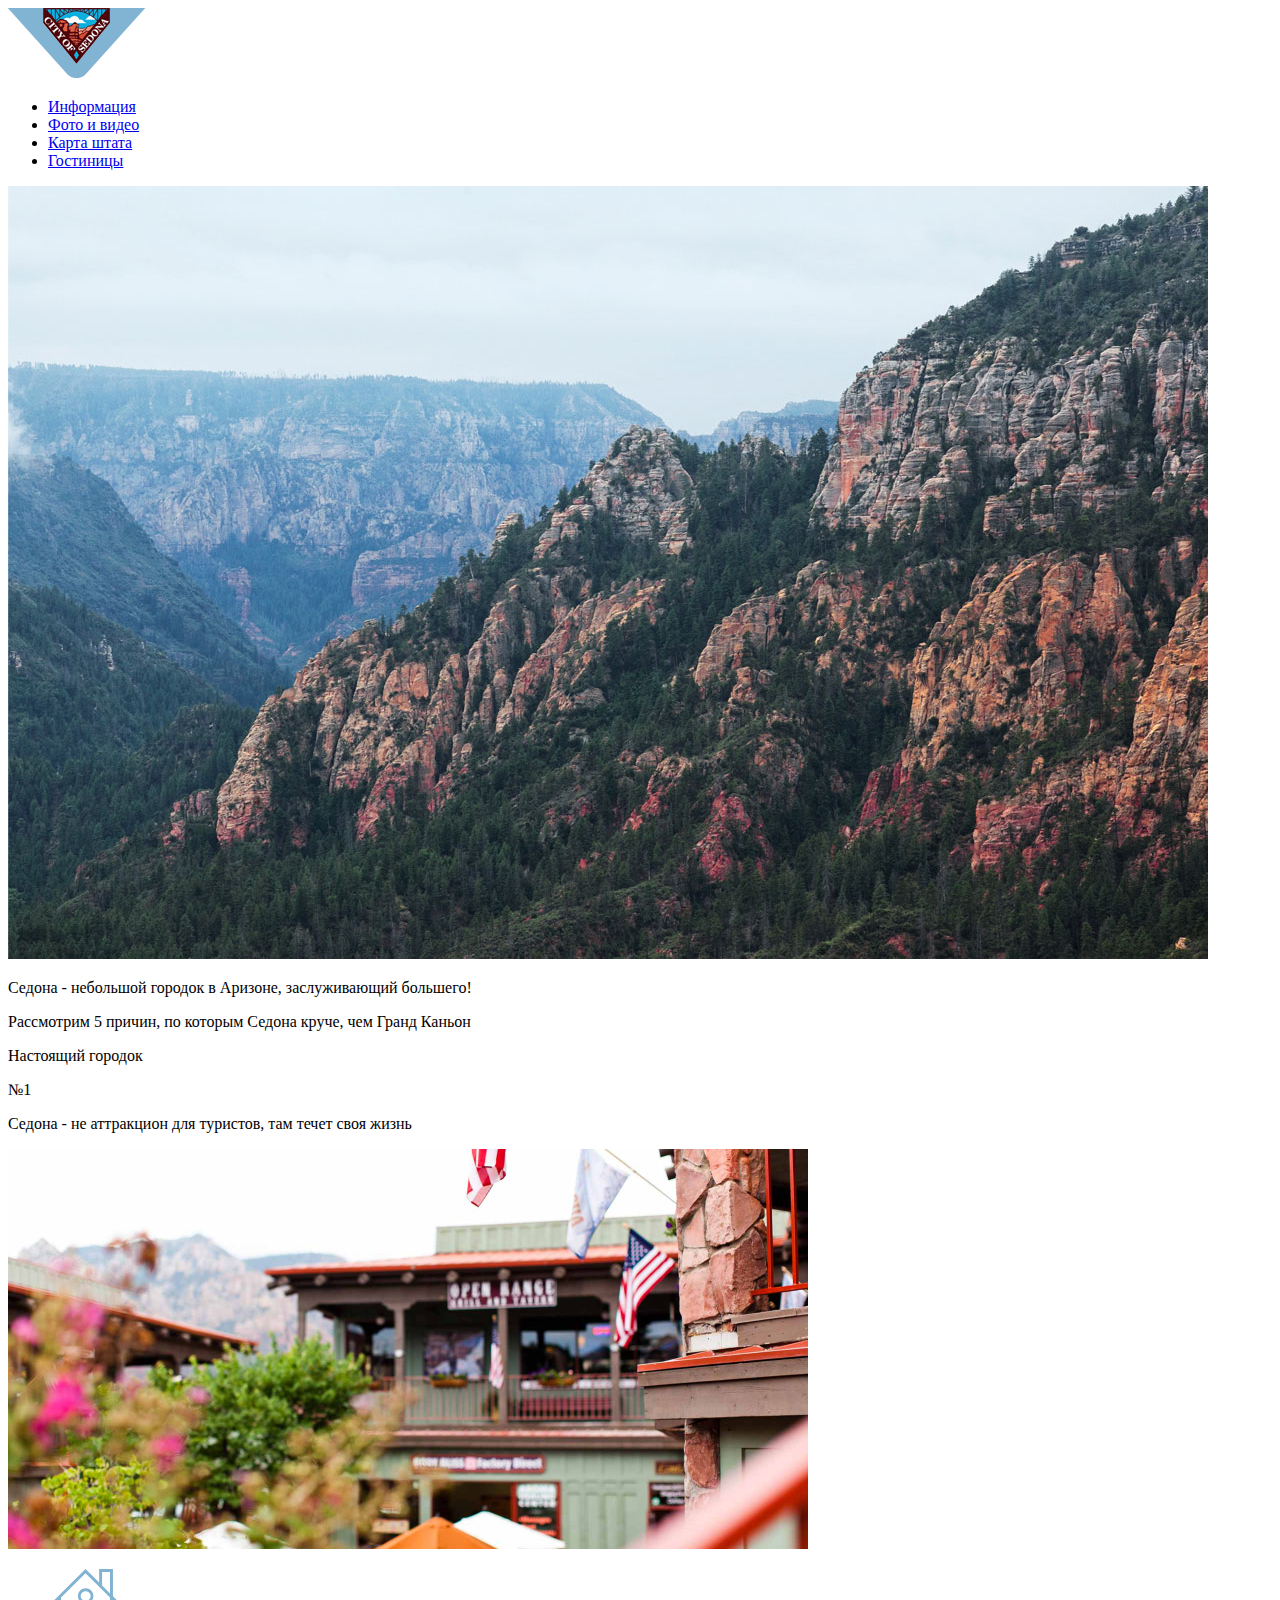
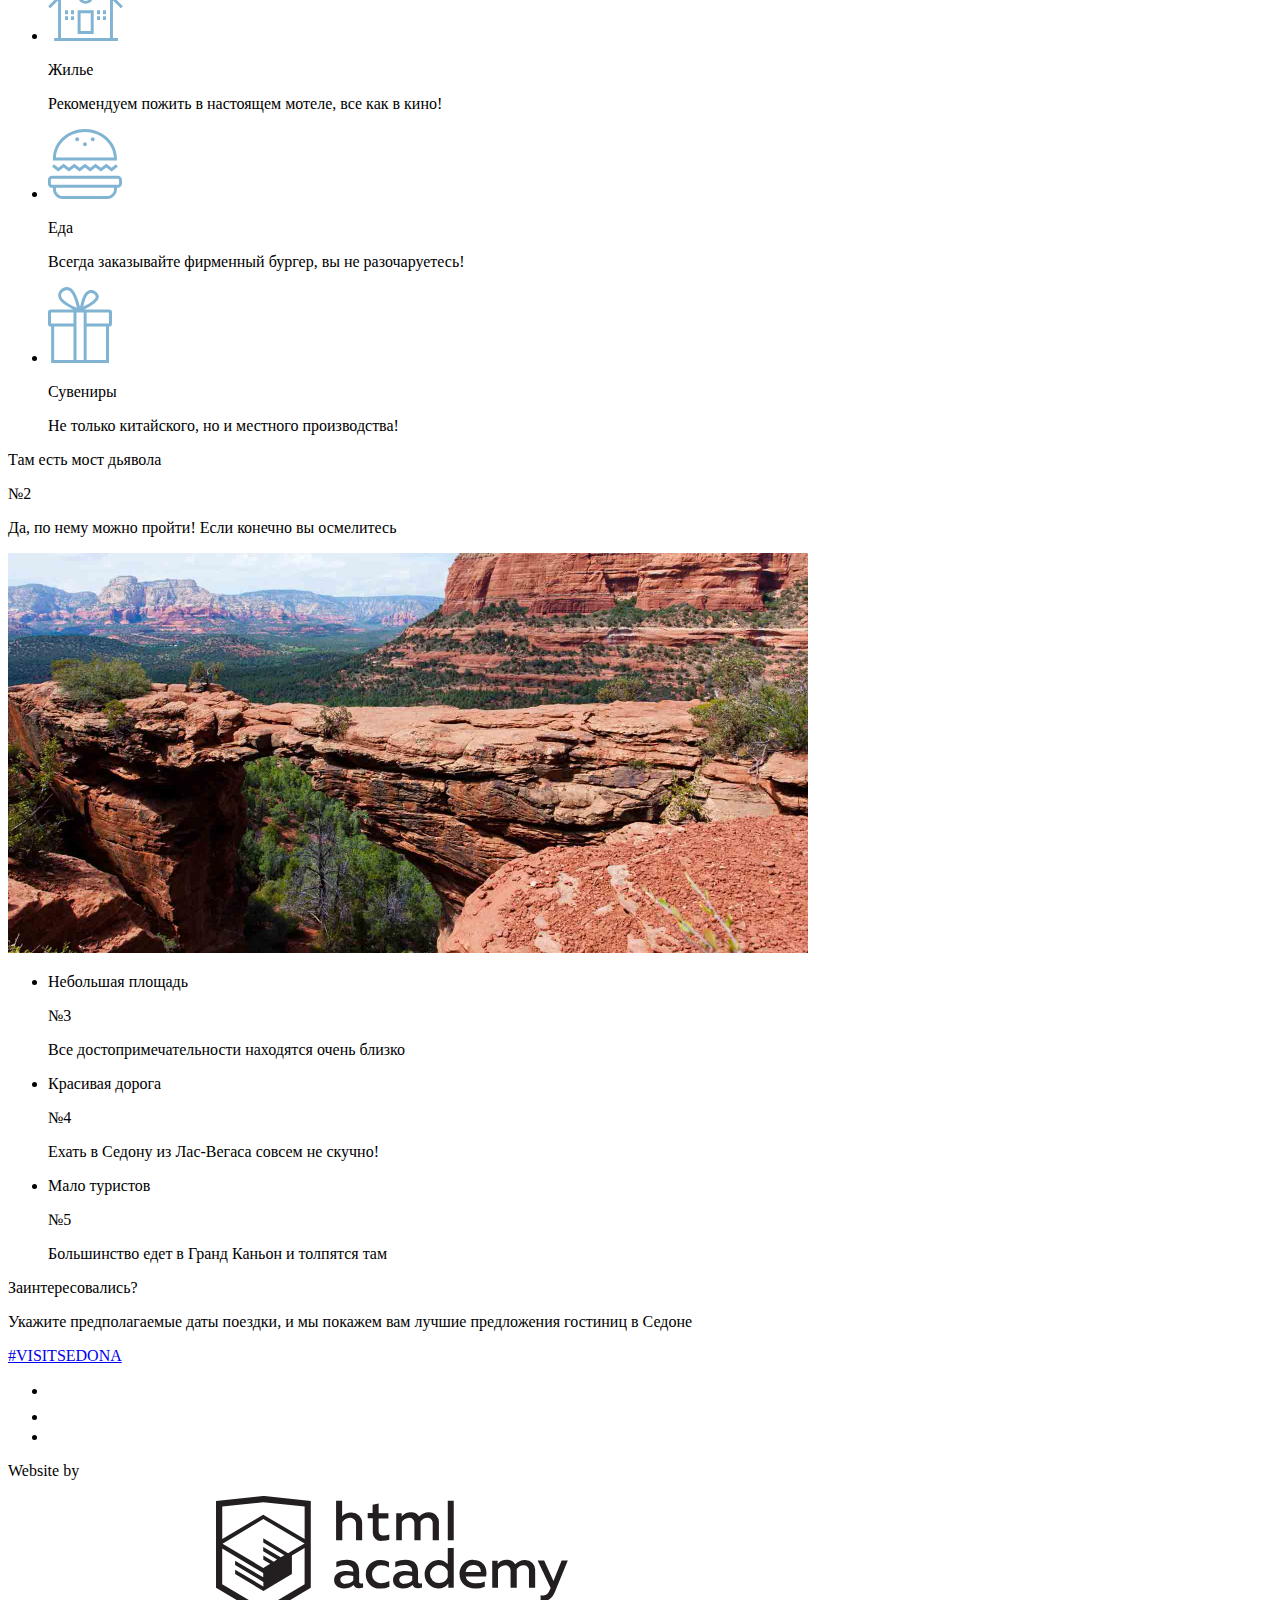
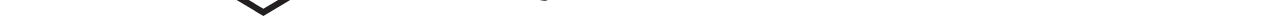
==== index.html @ b400d340 "исправил названия изображений №2" ====
<!DOCTYPE html>
<html lang="ru">
  <head>
    <meta charset="utf-8">
    <title>Sedona</title>
  </head>
  <body>
      <header class="main-header">
          <nav class="main-navigation">
        <a class="main-header-logo">
          <img src="img/logo.png" width="138" height="70" alt="Логотип «City Of Sedona»">
        </a>
        <ul class="site-navigation">
          <li><a href="info.html">Информация</a></li>
          <li><a href="photo-video.html">Фото и видео</a></li>
          <li><a href="statemap.html">Карта штата</a></li>
          <li><a href="hotels.html">Гостиницы</a></li>
        </ul>
      </nav>
      </header>
      <main>
          <section class="welcome-part">
              <img src="img/background-photo.jpg" width="1200" height="773" alt="welcometosedona">
          </section>
          <section class="reasons">
              <p class="main-text">Седона - небольшой городок в Аризоне, заслуживающий большего!</p>
              <p class="extra-text">Рассмотрим 5 причин, по которым Седона круче, чем Гранд Каньон</p>
          </section>
          <section class="reason1">
              <p class="main-text">Настоящий городок</p>
              <p class="extra-text">№1</p>
              <p class="extra-text">Седона - не аттракцион для туристов, там течет своя жизнь
              </p>
              <img src="img/reason-realcity.jpg" width="800" height="400" alt="real-city">
          </section>
          <section class="prons">
              <ul>
                  <li class="prons-description">
                      <img src="img/icon-1.svg" width="75" height="72" alt="Accomodation">
                   <p class="main-text">Жилье</p>
                   <p class="extra-text">Рекомендуем пожить в настоящем мотеле, все как в кино!</p>   
                  </li>
                  <li class="prons-description">
                      <img src="img/icon-3.svg" width="74" height="70" alt="Food">
                  <p class="main-text">Еда</p>
                   <p class="extra-text">Всегда заказывайте фирменный бургер, вы не разочаруетесь!</p>   
                  </li>
                  <li class="prons-description">
                      <img src="img/icon-2.svg" width="64" height="76" alt="Souvenirs">
                  <p class="main-text">Сувениры</p>
                   <p class="extra-text">Не только китайского, но и местного производства!</p>   
                  </li>
              </ul>
          </section>
          <section class="reason2">
              <p class="main-text">Там есть мост дьявола</p>
              <p class="extra-text">№2</p>
              <p class="extra-text">Да, по нему можно пройти! Если конечно вы осмелитесь</p>
              <img src="img/reason-bridge.jpg" width="800" height="400" alt="devil's-bridge">
          </section>
          <section class="prons-table">
              <ul>
                  <li><p class="main-text">Небольшая площадь</p>
                      <p class="extra-text">№3</p>
              <p class="extra-text">Все достопримечательности находятся очень близко
              </p></li>
                  <li><p class="main-text">Красивая дорога</p>
                      <p class="extra-text">№4</p>
              <p class="extra-text">Ехать в Седону из Лас-Вегаса совсем не скучно!</p></li>
                  <li><p class="main-text">Мало туристов</p>
              <p class="extra-text">№5</p>
              <p class="extra-text">Большинство едет в Гранд Каньон и толпятся там</p></li>
              </ul>
          </section>
          <section class="expected-dates">
              <p class="main-text">Заинтересовались?</p>
                  <p class="extra-text">Укажите предполагаемые даты поездки, и мы покажем вам лучшие предложения гостиниц в Седоне</p>
          </section>
              <!-- здесь должна быть форма -->
          </main>
          <footer class="main-footer">
              <a href="#">#VISITSEDONA</a>
              <ul>
          <li><a class="social-button" href="#"><img src="img/twitter.svg" width="17" height="15" alt="Twitter"></a></li>
          <li><a class="social-button" href="#"><img src="img/fb-icon.svg" width="12" height="22" alt="Facebook"></a></li>
          <li><a class="social-button" href="#"><img src="img/youtube.svg" width="20" height="16" alt="YouTube"></a></li>
              </ul>
                  <div class="academy-logo">
              <p class="website-by">Website by</p>
              <a class="htmlacademy-logo"><img src="img/logo-htmlacademy.svg" width="768" height="120" alt="HTMLAcademy Logo"></a>
                  </div>
          </footer>
  </body>
</html>
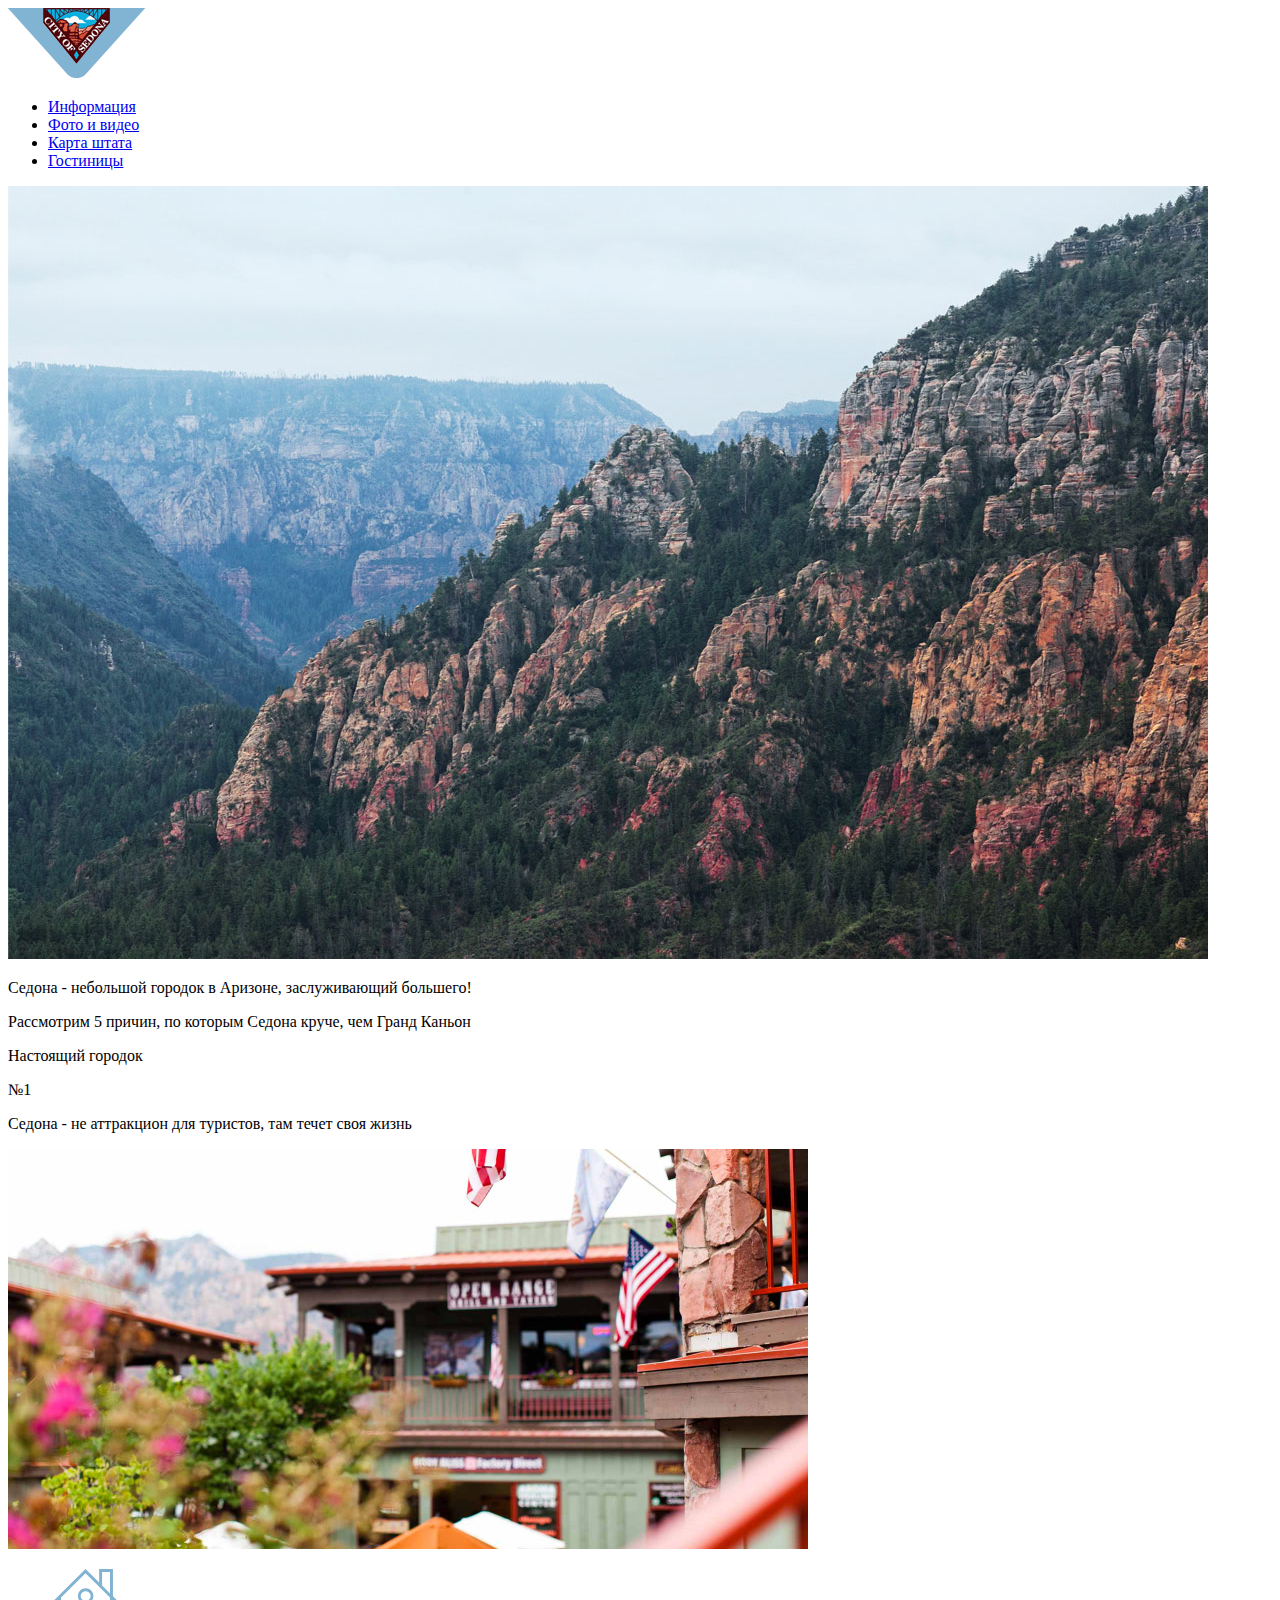
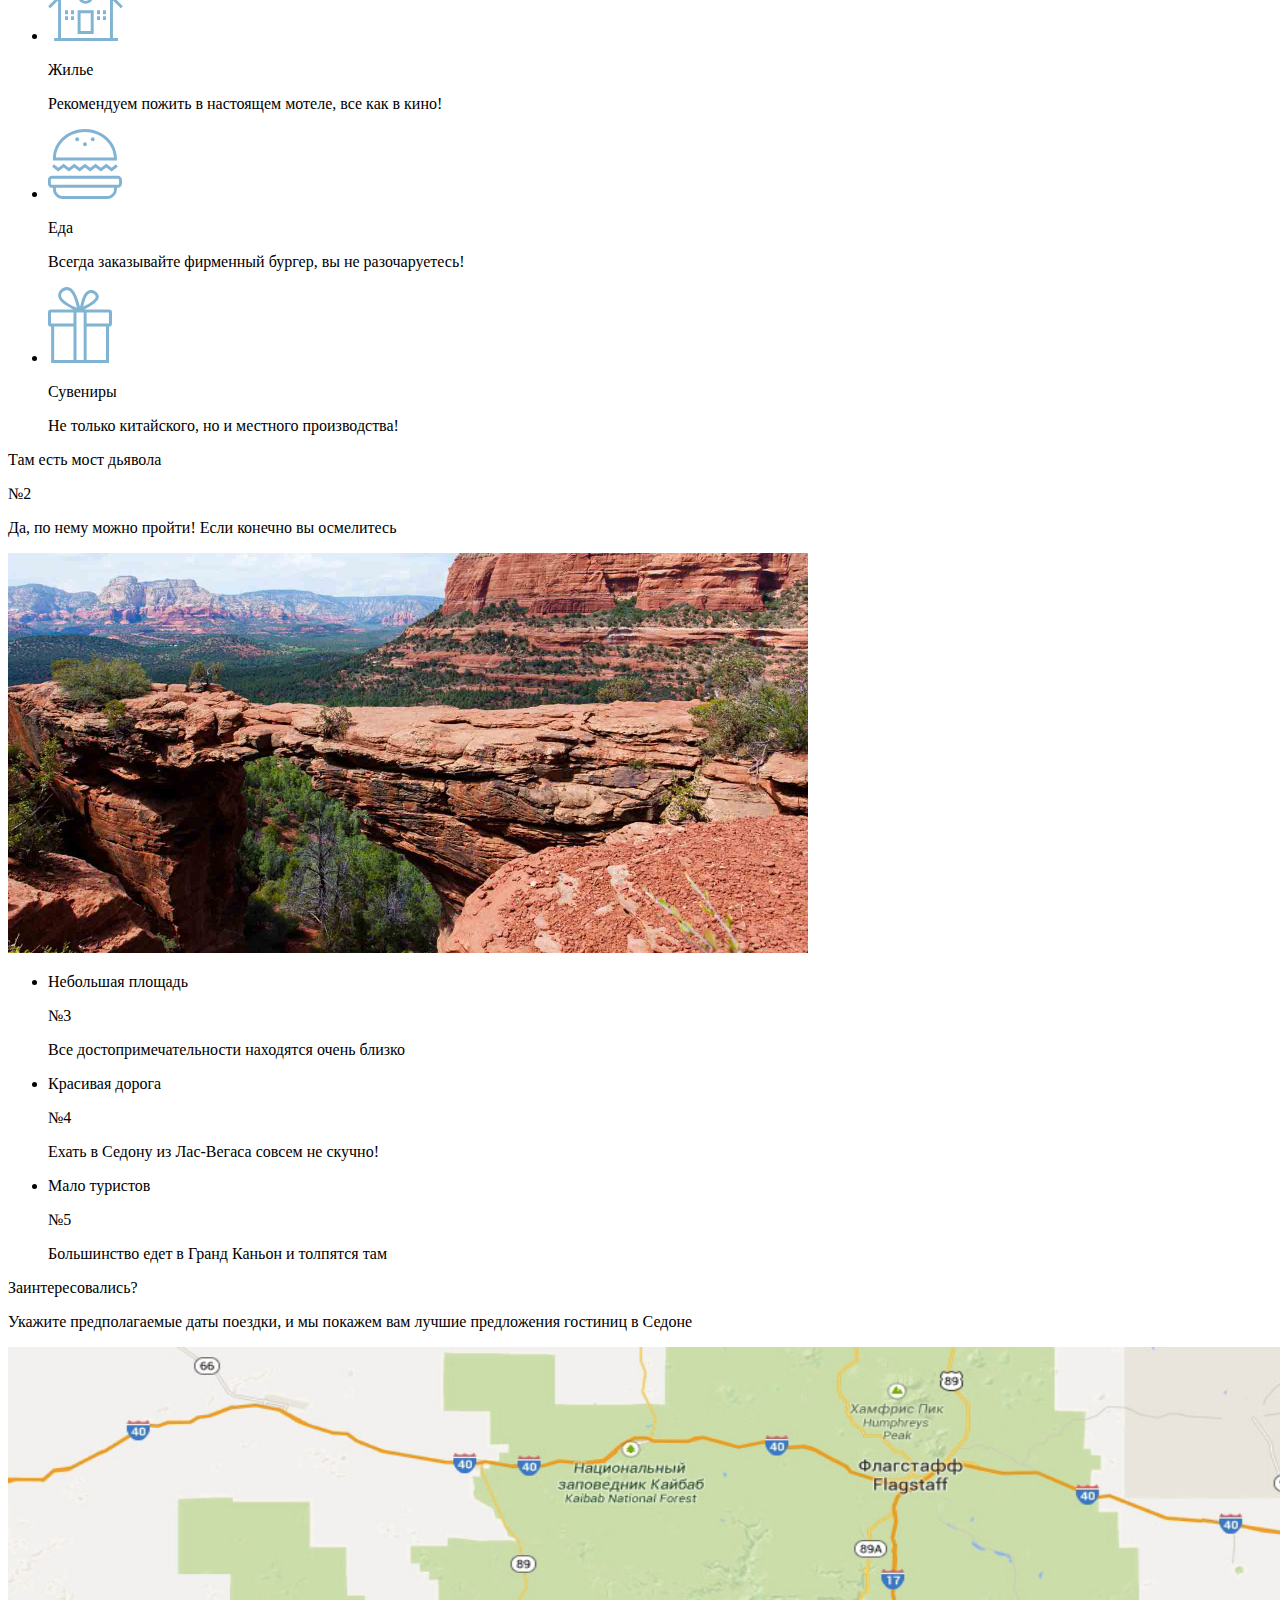
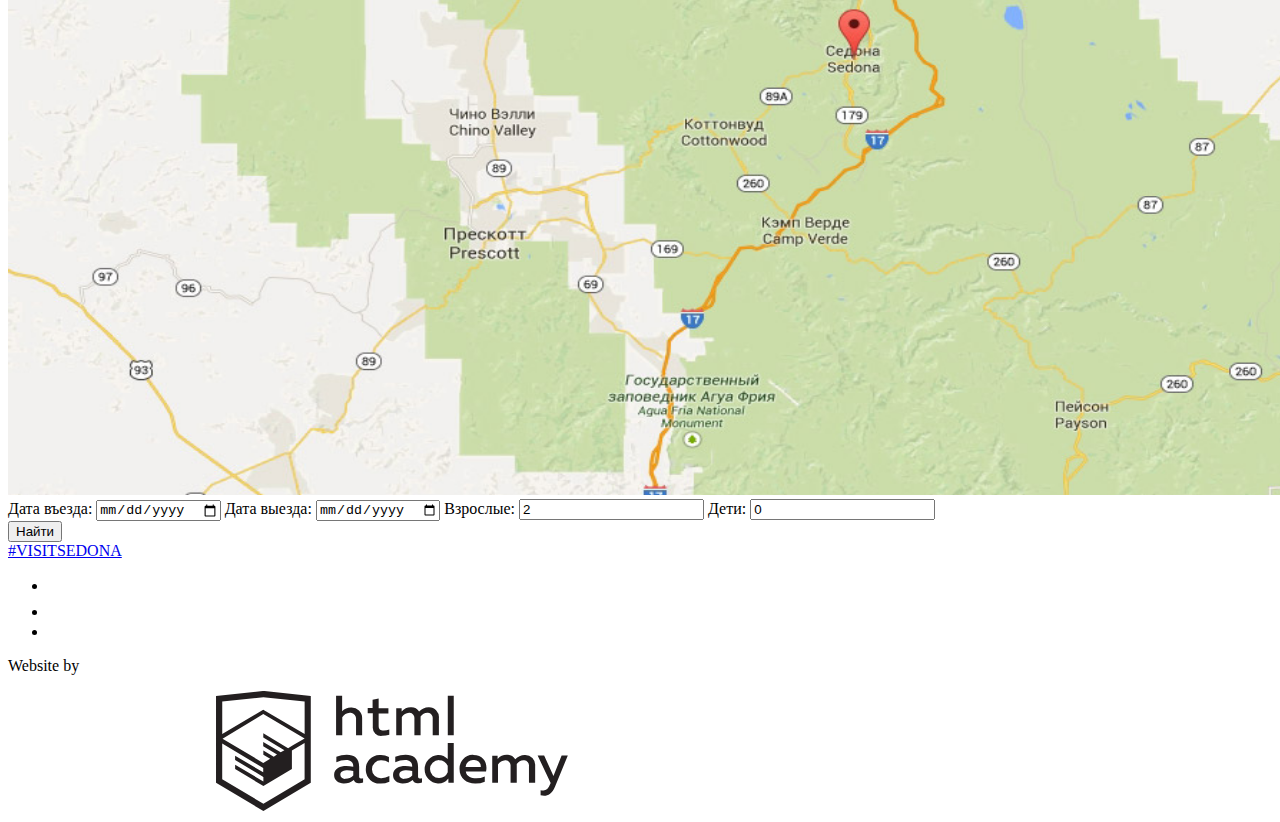
==== commit 6f0ec081: "Добавил формы и фоновую графику" ====
--- a/index.html
+++ b/index.html
@@ -75,9 +75,24 @@
           <section class="expected-dates">
               <p class="main-text">Заинтересовались?</p>
                   <p class="extra-text">Укажите предполагаемые даты поездки, и мы покажем вам лучшие предложения гостиниц в Седоне</p>
+              <img src="img/map.jpg" width="1718" height="748">
           </section>
-              <!-- здесь должна быть форма -->
-          </main>
+            <section class="form">
+              <form class="form-block" method="post" action="https://htmlacademy.ru">
+                  <label for="arrival-date">Дата въезда:</label>
+                    <input class="form-arrival" type="date" id="arrival-date" value="24 апреля 2017">
+                  <label for="departure-date">Дата выезда:</label>
+                    <input class="form-departure" type="date" id="departure-date" value="4 июля 2017">
+                  <label for="adults">Взрослые:</label>
+                    <input class="form-adults" type="number" id="adults" value="2" min="0">
+                  <label for="children">Дети:</label>
+                    <input class="form-children" type="number" id="children" value="0" min="0">
+                  <div class="find-button">
+                      <input type="submit" value="Найти"> 
+                  </div>
+              </form>
+            </section>
+        </main>
           <footer class="main-footer">
               <a href="#">#VISITSEDONA</a>
               <ul>
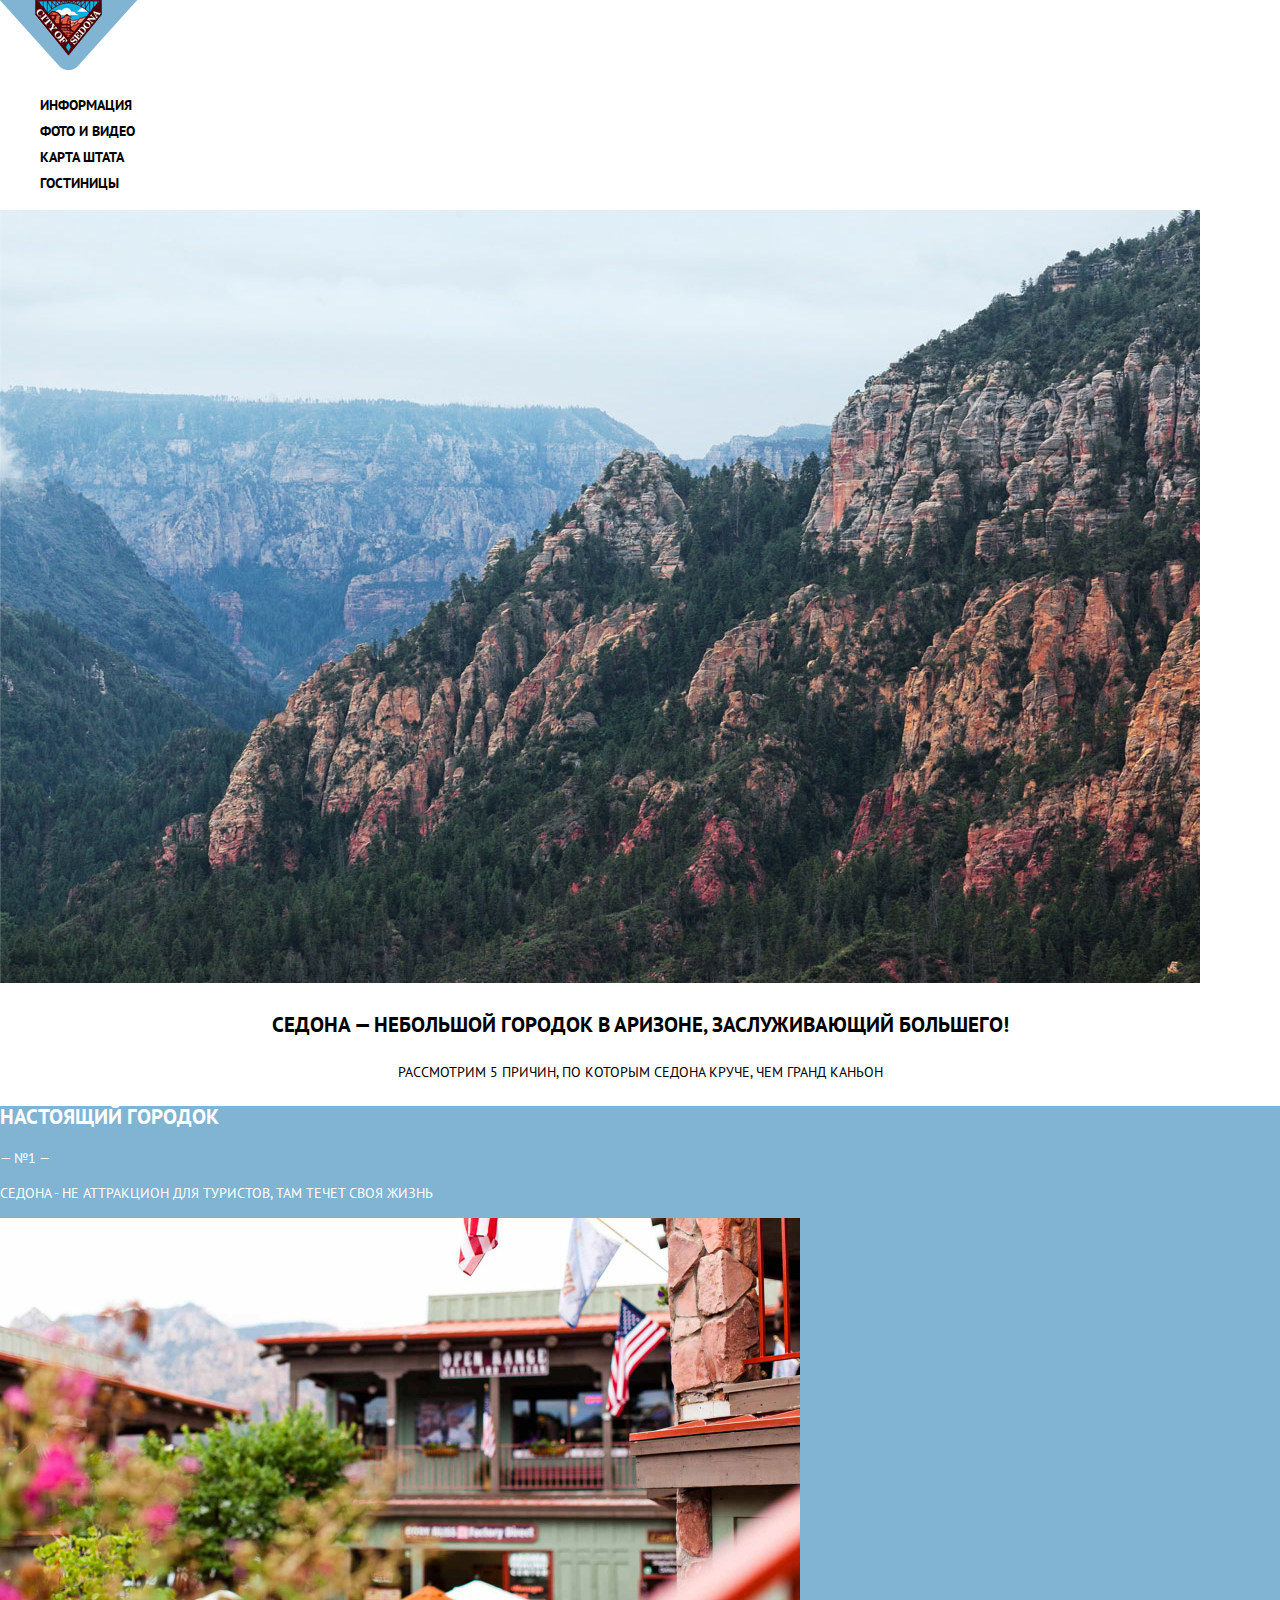
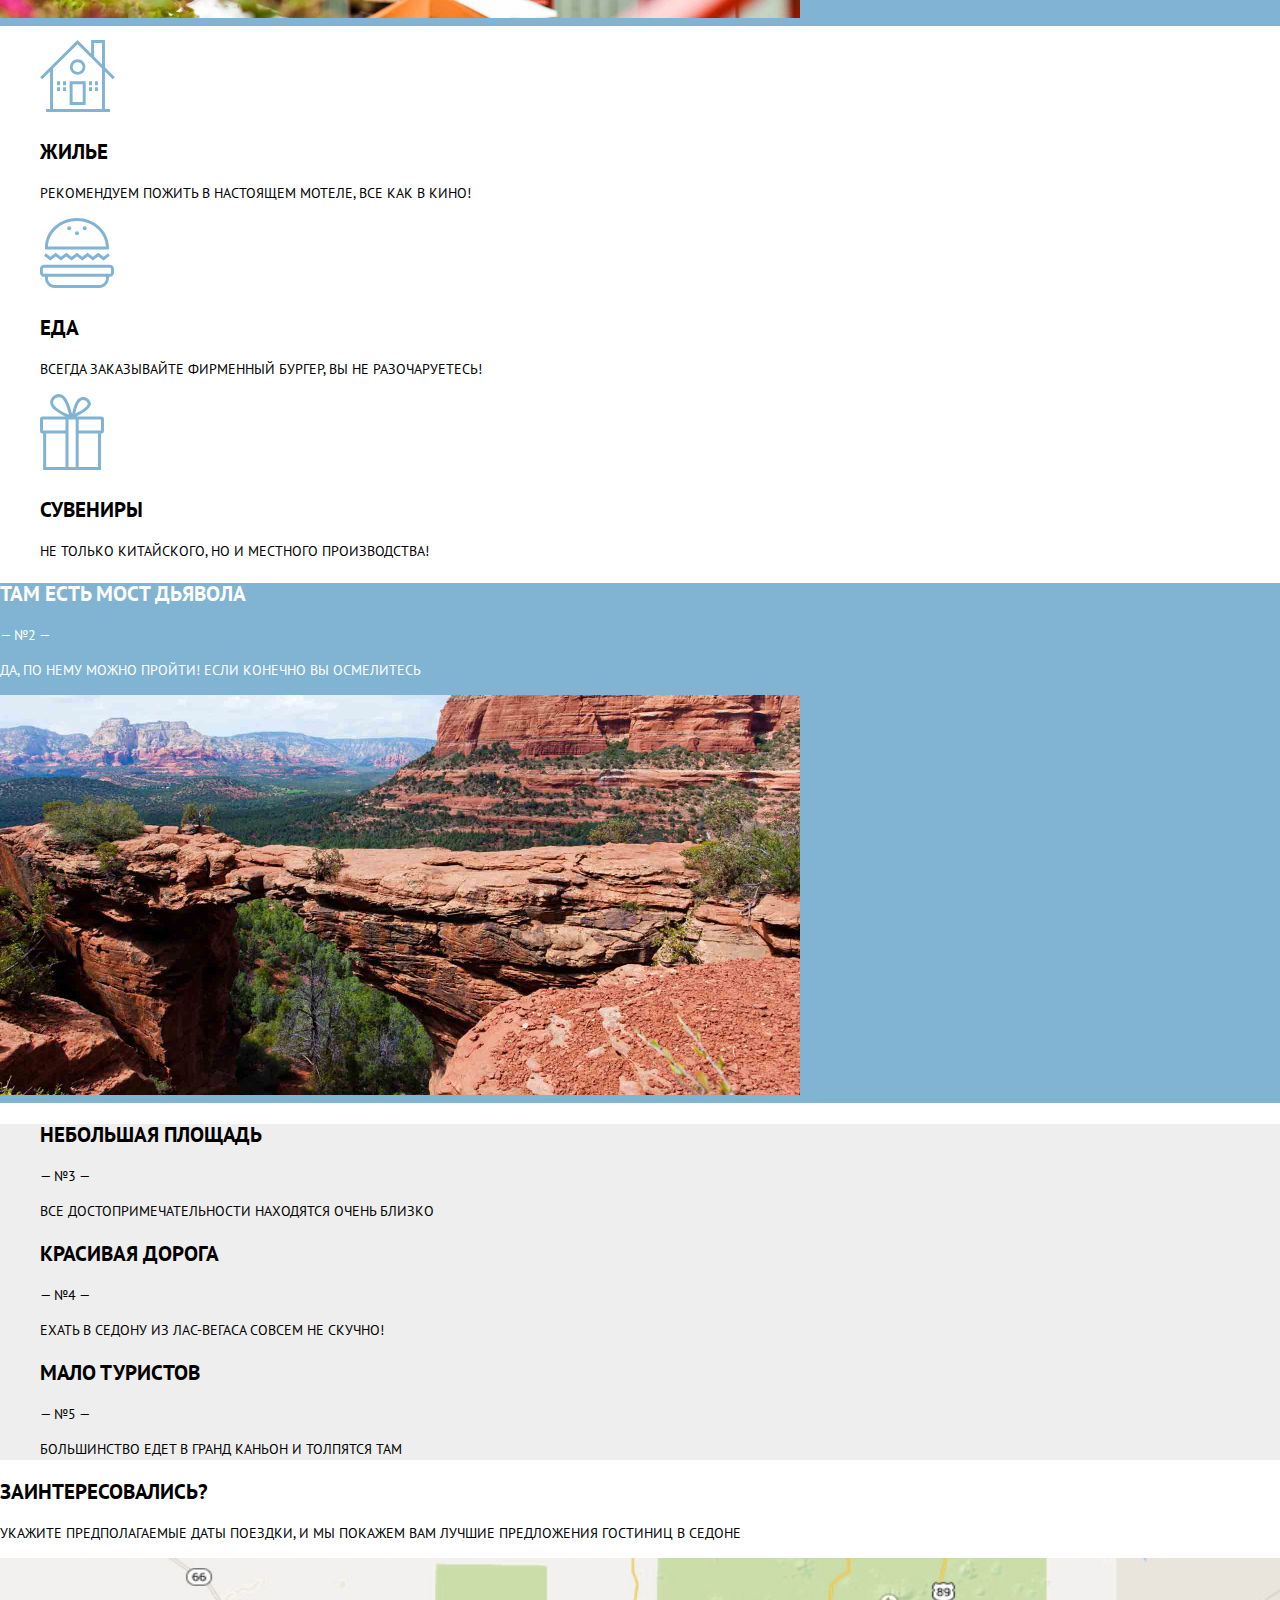
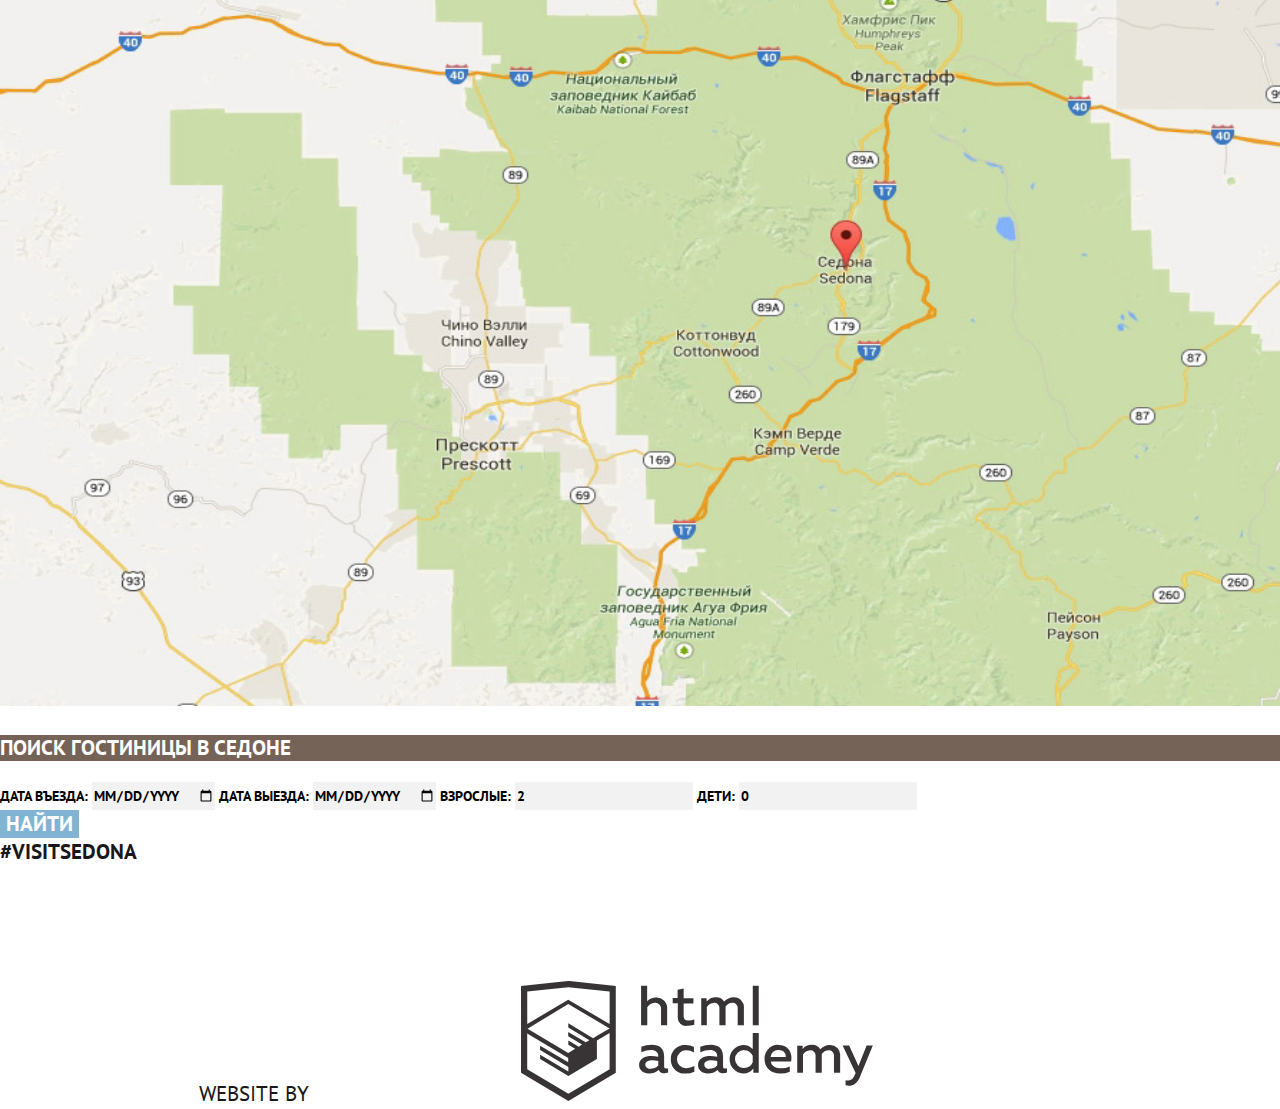
==== commit fb55619d: "Базовая стилизация" ====
--- a/index.html
+++ b/index.html
@@ -3,6 +3,9 @@
   <head>
     <meta charset="utf-8">
     <title>Sedona</title>
+    <link href="css/style.css" rel="stylesheet">  
+    <link href="https://fonts.googleapis.com/css?family=PT+Sans:400,700&amp;subset=cyrillic" rel="stylesheet">
+    <link href="css/normalize.css" rel="stylesheet">
   </head>
   <body>
       <header class="main-header">
@@ -23,18 +26,18 @@
               <img src="img/background-photo.jpg" width="1200" height="773" alt="welcometosedona">
           </section>
           <section class="reasons">
-              <p class="main-text">Седона - небольшой городок в Аризоне, заслуживающий большего!</p>
+              <p class="main-text">Седона — небольшой городок в Аризоне, заслуживающий большего!</p>
               <p class="extra-text">Рассмотрим 5 причин, по которым Седона круче, чем Гранд Каньон</p>
           </section>
           <section class="reason1">
               <p class="main-text">Настоящий городок</p>
-              <p class="extra-text">№1</p>
+              <p class="extra-text">— №1 —</p>
               <p class="extra-text">Седона - не аттракцион для туристов, там течет своя жизнь
               </p>
               <img src="img/reason-realcity.jpg" width="800" height="400" alt="real-city">
           </section>
           <section class="prons">
-              <ul>
+              <ul class="prons-list">
                   <li class="prons-description">
                       <img src="img/icon-1.svg" width="75" height="72" alt="Accomodation">
                    <p class="main-text">Жилье</p>
@@ -54,21 +57,21 @@
           </section>
           <section class="reason2">
               <p class="main-text">Там есть мост дьявола</p>
-              <p class="extra-text">№2</p>
+              <p class="extra-text">— №2 —</p>
               <p class="extra-text">Да, по нему можно пройти! Если конечно вы осмелитесь</p>
               <img src="img/reason-bridge.jpg" width="800" height="400" alt="devil's-bridge">
           </section>
           <section class="prons-table">
-              <ul>
+              <ul class="prons-list">
                   <li><p class="main-text">Небольшая площадь</p>
-                      <p class="extra-text">№3</p>
+                      <p class="extra-text">— №3 —</p>
               <p class="extra-text">Все достопримечательности находятся очень близко
               </p></li>
                   <li><p class="main-text">Красивая дорога</p>
-                      <p class="extra-text">№4</p>
+                      <p class="extra-text">— №4 —</p>
               <p class="extra-text">Ехать в Седону из Лас-Вегаса совсем не скучно!</p></li>
                   <li><p class="main-text">Мало туристов</p>
-              <p class="extra-text">№5</p>
+              <p class="extra-text">— №5 —</p>
               <p class="extra-text">Большинство едет в Гранд Каньон и толпятся там</p></li>
               </ul>
           </section>
@@ -76,6 +79,9 @@
               <p class="main-text">Заинтересовались?</p>
                   <p class="extra-text">Укажите предполагаемые даты поездки, и мы покажем вам лучшие предложения гостиниц в Седоне</p>
               <img src="img/map.jpg" width="1718" height="748">
+          </section>
+          <section class="searching">
+              <p class="main-text">Поиск гостиницы в седоне</p>
           </section>
             <section class="form">
               <form class="form-block" method="post" action="https://htmlacademy.ru">
@@ -88,21 +94,21 @@
                   <label for="children">Дети:</label>
                     <input class="form-children" type="number" id="children" value="0" min="0">
                   <div class="find-button">
-                      <input type="submit" value="Найти"> 
+                      <input type="submit" class="button" value="Найти"> 
                   </div>
               </form>
             </section>
         </main>
           <footer class="main-footer">
               <a href="#">#VISITSEDONA</a>
-              <ul>
-          <li><a class="social-button" href="#"><img src="img/twitter.svg" width="17" height="15" alt="Twitter"></a></li>
-          <li><a class="social-button" href="#"><img src="img/fb-icon.svg" width="12" height="22" alt="Facebook"></a></li>
-          <li><a class="social-button" href="#"><img src="img/youtube.svg" width="20" height="16" alt="YouTube"></a></li>
-              </ul>
+          <ul class="footer-social">
+              <li><a class="social-button" href="#"><img src="img/twitter.svg" width="17" height="15" alt="Twitter"></a></li>
+              <li><a class="social-button" href="#"><img src="img/facebook.svg" width="12" height="22" alt="Facebook"></a></li>
+              <li><a class="social-button" href="#"><img src="img/youtube.svg" width="20" height="16" alt="YouTube"></a></li>
+          </ul>
                   <div class="academy-logo">
-              <p class="website-by">Website by</p>
-              <a class="htmlacademy-logo"><img src="img/logo-htmlacademy.svg" width="768" height="120" alt="HTMLAcademy Logo"></a>
+              <a href="https://htmlacademy.ru" class="html-button">Website by</a>
+              <a class="html-button" href="https://htmlacademy.ru"><img src="img/logo-htmlacademy.svg" width="768" height="120" alt="HTMLAcademy Logo"></a>
                   </div>
           </footer>
   </body>
--- a/css/style.css
+++ b/css/style.css
@@ -0,0 +1,354 @@
+body {
+  margin: 0;
+  padding: 0;
+  font-family: "PT Sans", Arial, sans-serif;
+  font-size: 14px;
+  line-height: 26px;
+  font-weight: 700;
+  color: #000000;
+  text-transform: uppercase;
+  background-color: #ffffff;
+}
+
+.innerpage {
+    background-color: #ffffff;
+    color: #000000;
+}
+
+a {
+  text-decoration: none;
+}
+
+.main-navigation {
+  font-size: 14px;
+  line-height: 26px;
+  color: #000000;
+  background-color: #ffffff;
+}
+
+.site-navigation {
+  list-style: none;
+}
+
+
+.site-navigation a {
+  color: #000000;
+}
+
+.site-navigation a:hover,
+.site-navigation a:focus {
+    color: #81b3d2;
+}
+
+.site-navigation a:active {
+  color: #cccccc;
+}
+
+.prons-list {
+  list-style: none;
+}
+
+.reasons {
+    text-align: center;
+}
+
+.reasons .main-text {
+    font-size: 21px;
+    line-height: 26px;
+}
+
+.reasons .extra-text {
+    font-size: 14px;
+    line-height: 26px;
+    font-weight: normal;
+}
+.reason1 {
+    background-color: #81b3d2;
+}
+
+.reason1 .main-text {
+    font-size: 21px;
+    line-height: 21px;
+    color: #ffffff;
+}
+
+.reason1 .extra-text {
+    font-size: 14px;
+    line-height: 21px;
+    color: #ffffff;
+    font-weight: normal;
+}
+
+.prons {
+    background-color: #ffffff;
+}
+
+.prons .main-text {
+    font-size: 21px;
+    line-height: 21px;
+    color: #000000;
+}
+
+.prons .extra-text {
+    font-size: 14px;
+    line-height: 21px;
+    color: #000000;
+    font-weight: normal;
+}
+
+.reason2 {
+    background-color: #81b3d2;
+}
+.reason2 .main-text {
+    font-size: 21px;
+    line-height: 21px;
+    color: #ffffff;
+}
+
+.reason2 .extra-text {
+    font-size: 14px;
+    line-height: 21px;
+    color: #ffffff;
+    font-weight: normal;
+}
+
+.prons-table {
+    background-color: #eeeeee;
+}
+
+.prons-table .main-text {
+    font-size: 21px;
+    line-height: 21px;
+    color: #000000;
+}
+
+.prons-table .extra-text {
+    font-size: 14px;
+    line-height: 21px;
+    color: #000000;
+    font-weight: normal;
+}
+
+.expected-dates {
+    background-color: #ffffff;
+}
+
+.expected-dates .main-text {
+    font-size: 21px;
+    line-height: 21px;
+    color: #000000;
+}
+
+.expected-dates .extra-text {
+    font-size: 14px;
+    line-height: 21px;
+    color: #000000;
+    font-weight: normal;
+}
+
+.searching {
+    background-color: #766357;
+}
+
+.searching .main-text {
+    font-size: 21px;
+    line-height: 26px;
+    color: #ffffff;
+}
+
+.form {
+    background-color: #ffffff;
+}
+
+.form-block input {
+    font: inherit;
+    text-transform: uppercase;
+    background-color: #f2f2f2;
+    border: 0px solid #000000;
+}
+
+div .button {
+    font-size: 21px;
+    line-height: 26px;
+    background-color: #81b3d2;
+    color: #ffffff
+}
+
+.main-footer {
+    color: #000000;
+    background-color: #ffffff;
+    opacity: 0.9;
+}
+
+.main-footer a {
+    color: #000000;
+    font-size: 21px;
+    line-height: 26px;
+}
+
+.main-footer a:hover,
+.main-footer a:focus {
+    color: #81b3d2;
+}
+
+.main-footer a:active {
+  color: #cccccc;
+}
+
+
+.footer-social {
+  text-align: center;
+}
+
+.footer-social li {
+  list-style: none;
+}
+
+.academy-logo {
+  text-align: center;
+}
+
+.academy-logo .html-button:hover,
+.academy-logo .html-button:focus {
+  color: #81b3d2;
+}
+
+.academy-logo .html-button:active {
+  color: #cccccc;
+}
+
+.academy-logo a {
+    font-weight: normal;
+}
+
+/*Внутренняя страница*/
+
+a.info-button {
+    font-size: 14px;
+    line-height: 21px;
+    background-color: #81b3d2;
+    color: #ffffff
+}
+
+a.booking-button {
+    font-size: 14px;
+    line-height: 21px;
+    background-color: #766357;
+    color: #ffffff
+}
+
+ul.sort,
+ul.hotels,
+fieldset ul {
+  list-style: none;
+}
+
+fieldset {
+    border: 0;
+}
+
+.legend {
+    font-size: 14px;
+    line-height: 21px;
+    color: #ffffff;
+}
+
+.filter {
+    background-image: url("../img/filter-background.jpg");
+    background-repeat: no-repeat;
+    font-size: 14px;
+    line-height: 21px;
+    color: #ffffff;
+    font-weight: normal;
+}
+
+legend {
+    font-size: 16px;
+    line-height: 21px;
+    color: #ffffff;
+    font-weight: bold;
+}
+
+.show-button .button {
+    font-size: 14px;
+    line-height: 21px;
+    font-weight: normal;
+    background-color: transparent;
+    border: 2px solid #ffffff;
+    text-transform: uppercase;
+}
+
+div.cost-range {
+    font-size: 14px;
+    line-height: 21px;
+    font-weight: normal;
+    background-color: transparent;
+    border: 2px solid #ffffff;
+    text-transform: uppercase;
+}
+
+.by-price-current {
+    color: #81b3d2;
+    text-decoration: none;
+    font-size: 12px;
+    line-height: 18px;
+    font-weight: normal;
+}
+
+.sort a {
+    color: #cccccc;
+    text-decoration: none;
+    font-size: 12px;
+    line-height: 18px;
+    font-weight: normal;
+    border-bottom: 1px dashed #81b3d2;
+}
+
+.sort a:focus {
+    color: #cccccc;
+}
+
+.sort a:hover {
+    color: #81b3d2;
+} 
+
+.sort a:active {
+  color: #000000;
+}
+
+.hotel-name a {
+    color: #000000;
+    text-decoration: none;
+    font-size: 21px;
+    line-height: 26px;
+}
+
+.hotel-name a:hover,
+.hotel-name a:focus {
+  color: #81b3d2;
+}
+
+.hotel-name a:active {
+  color: #cccccc;
+}
+
+.rating {
+    background: #f2f2f2;
+    padding: 6px 16px 6px 16px;
+    color: #666666;
+    font-size: 14px;
+    line-height: 21px;
+    font-weight: normal;
+}
+
+.innerpage .hotels-current {
+    color: #766357;
+}
+
+p.type,
+p.price {
+    font-size: 14px;
+    line-height: 21px;
+    color: #000000;
+    font-weight: normal;
+}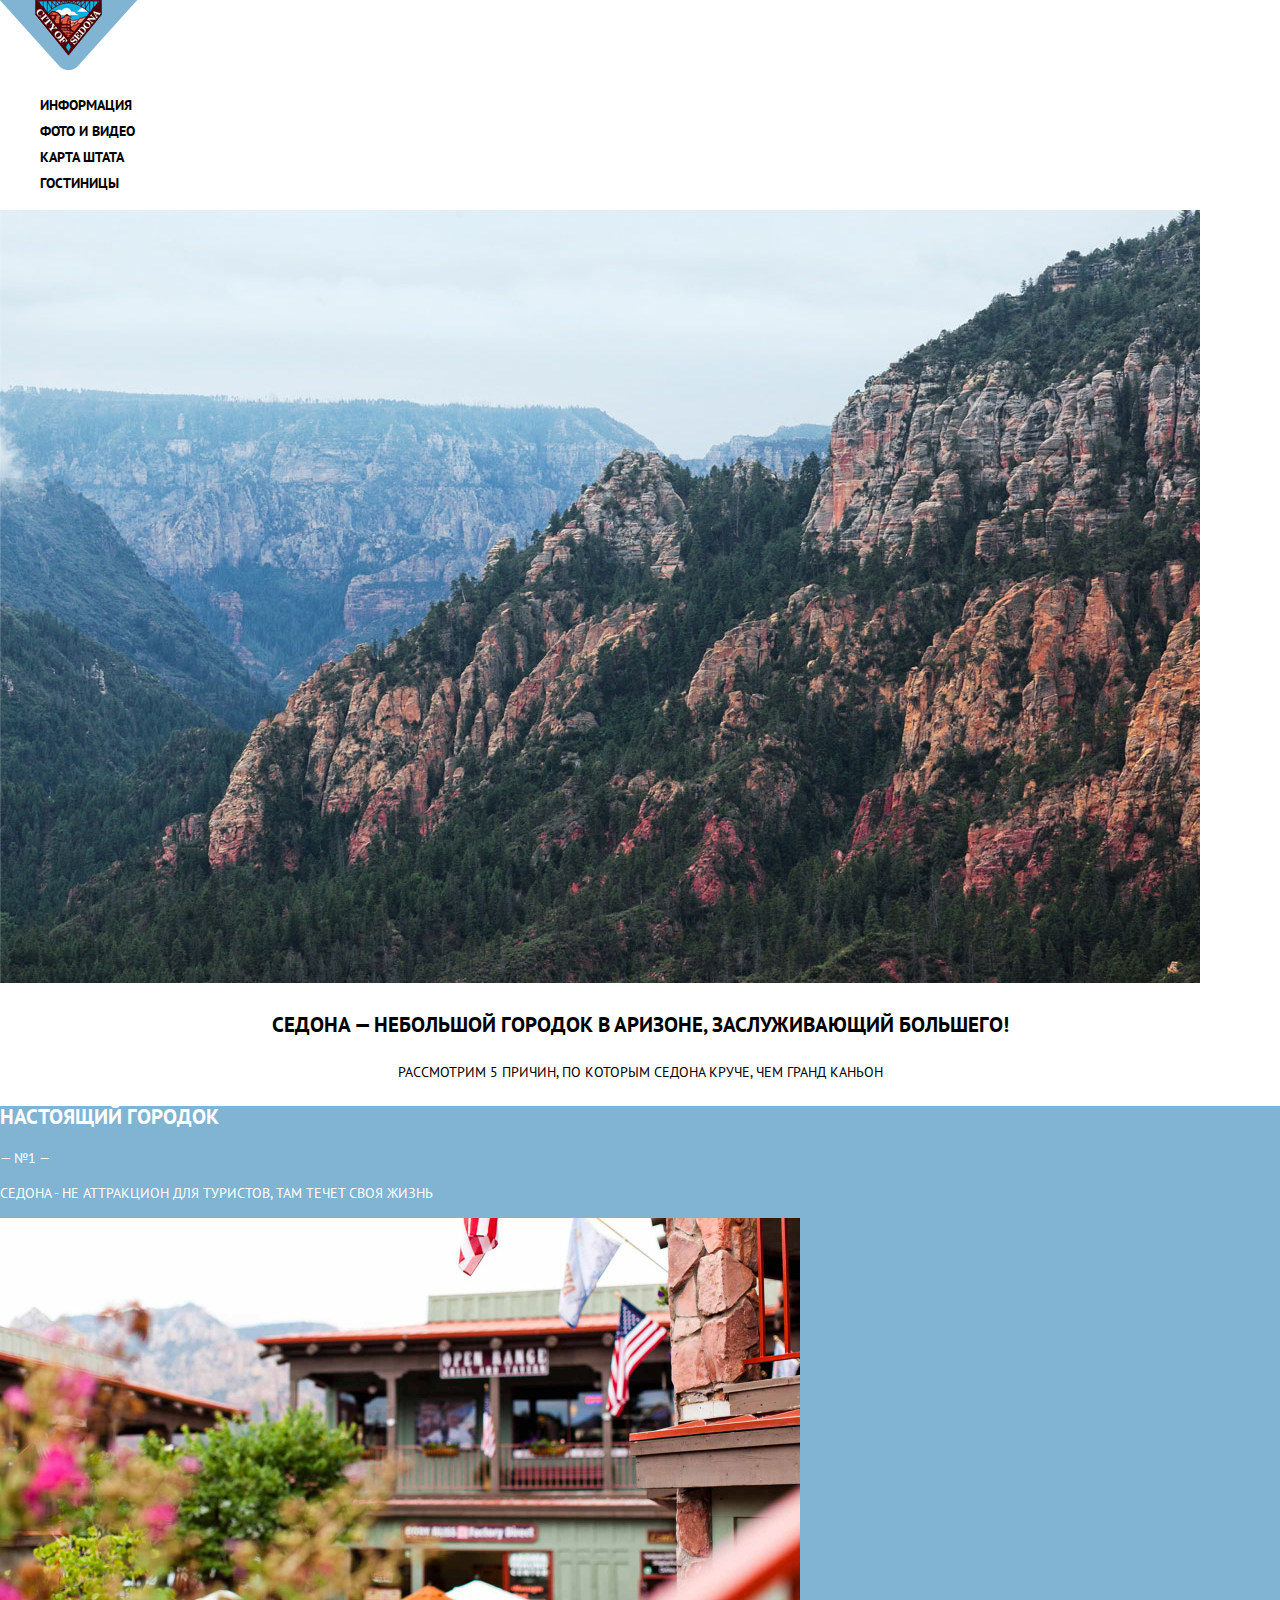
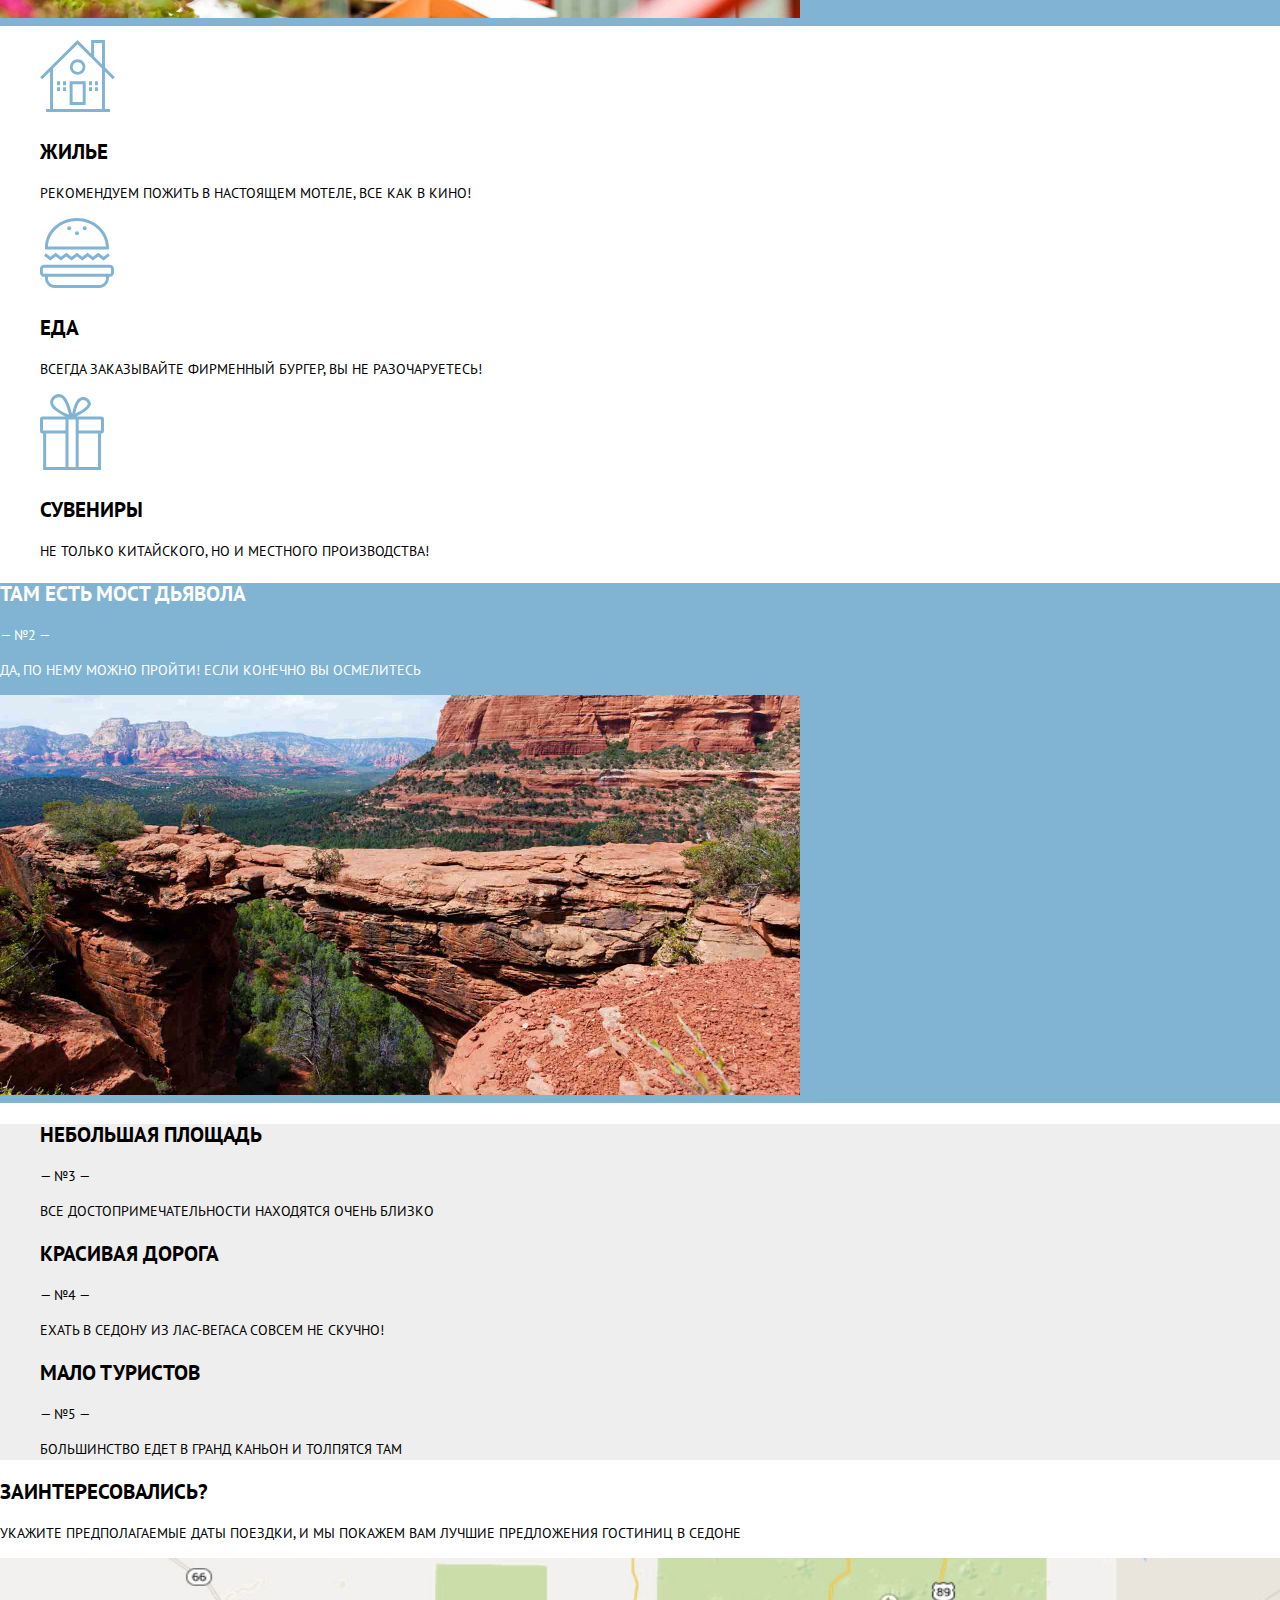
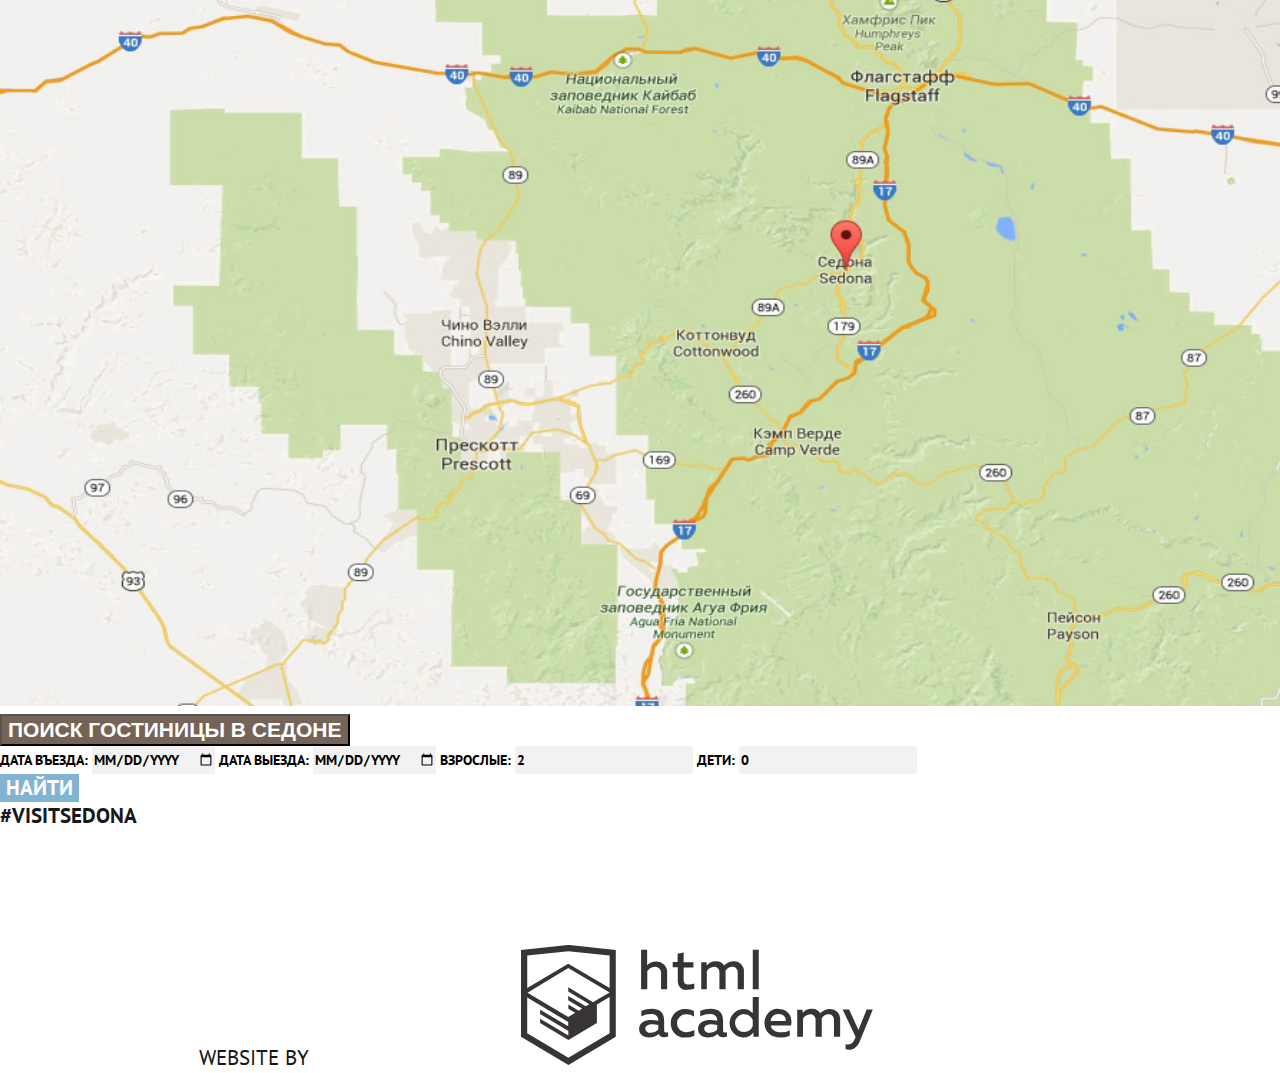
==== commit fc9b9e44: "Исправление ошибок в стилизации" ====
--- a/index.html
+++ b/index.html
@@ -81,7 +81,7 @@
               <img src="img/map.jpg" width="1718" height="748">
           </section>
           <section class="searching">
-              <p class="main-text">Поиск гостиницы в седоне</p>
+              <input type="button" class="find-hotel-button" value="Поиск гостиницы в Седоне">
           </section>
             <section class="form">
               <form class="form-block" method="post" action="https://htmlacademy.ru">
@@ -93,8 +93,8 @@
                     <input class="form-adults" type="number" id="adults" value="2" min="0">
                   <label for="children">Дети:</label>
                     <input class="form-children" type="number" id="children" value="0" min="0">
-                  <div class="find-button">
-                      <input type="submit" class="button" value="Найти"> 
+                  <div>
+                      <input type="submit" class="find-button" value="Найти"> 
                   </div>
               </form>
             </section>
--- a/css/style.css
+++ b/css/style.css
@@ -10,11 +10,6 @@
   background-color: #ffffff;
 }
 
-.innerpage {
-    background-color: #ffffff;
-    color: #000000;
-}
-
 a {
   text-decoration: none;
 }
@@ -146,14 +141,13 @@
     font-weight: normal;
 }
 
-.searching {
+.find-hotel-button {
+    font-size: 21px;
+    line-height: 26px;
+    font-weight: bold;
+    color: #ffffff;
     background-color: #766357;
-}
-
-.searching .main-text {
-    font-size: 21px;
-    line-height: 26px;
-    color: #ffffff;
+    text-transform: uppercase;
 }
 
 .form {
@@ -167,7 +161,7 @@
     border: 0px solid #000000;
 }
 
-div .button {
+div .find-button {
     font-size: 21px;
     line-height: 26px;
     background-color: #81b3d2;
@@ -247,12 +241,6 @@
     border: 0;
 }
 
-.legend {
-    font-size: 14px;
-    line-height: 21px;
-    color: #ffffff;
-}
-
 .filter {
     background-image: url("../img/filter-background.jpg");
     background-repeat: no-repeat;
@@ -269,10 +257,11 @@
     font-weight: bold;
 }
 
-.show-button .button {
-    font-size: 14px;
-    line-height: 21px;
-    font-weight: normal;
+.show-button {
+    font-size: 14px;
+    line-height: 21px;
+    font-weight: normal;
+    color: #ffffff;
     background-color: transparent;
     border: 2px solid #ffffff;
     text-transform: uppercase;
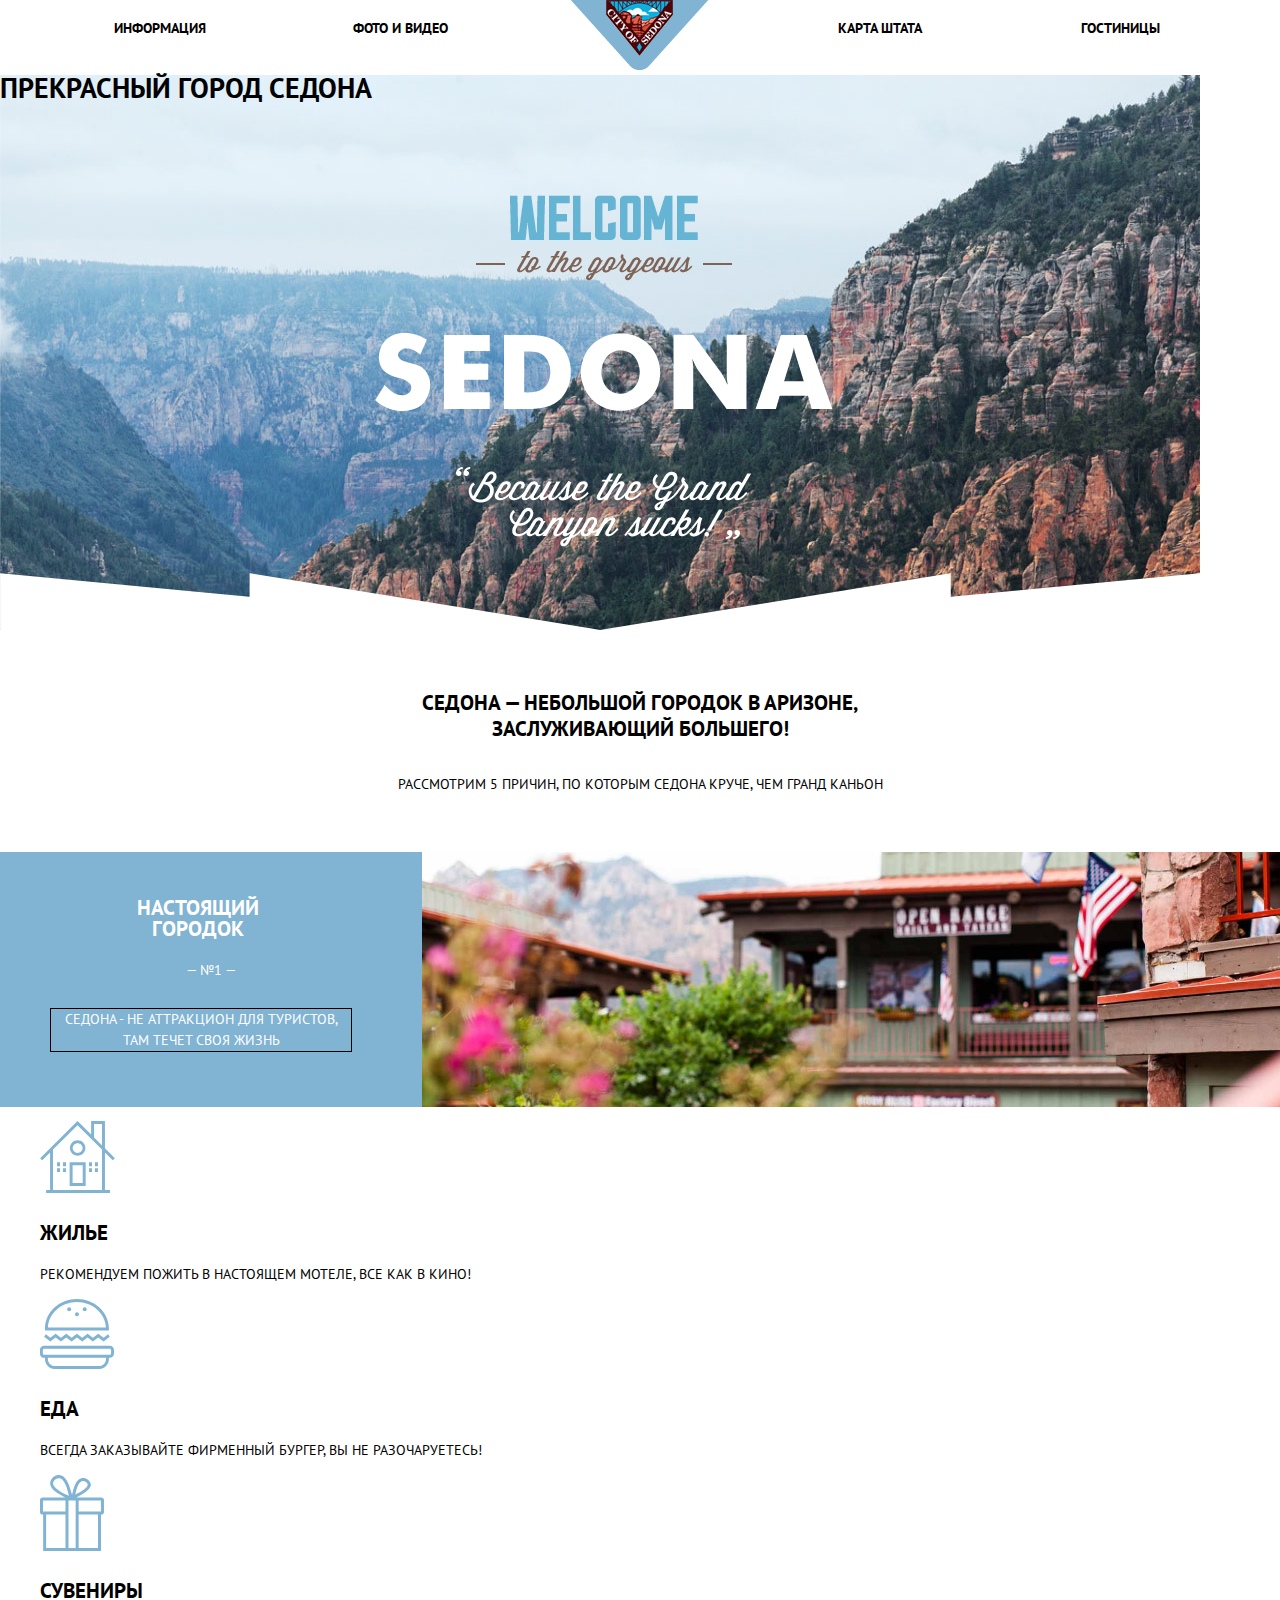
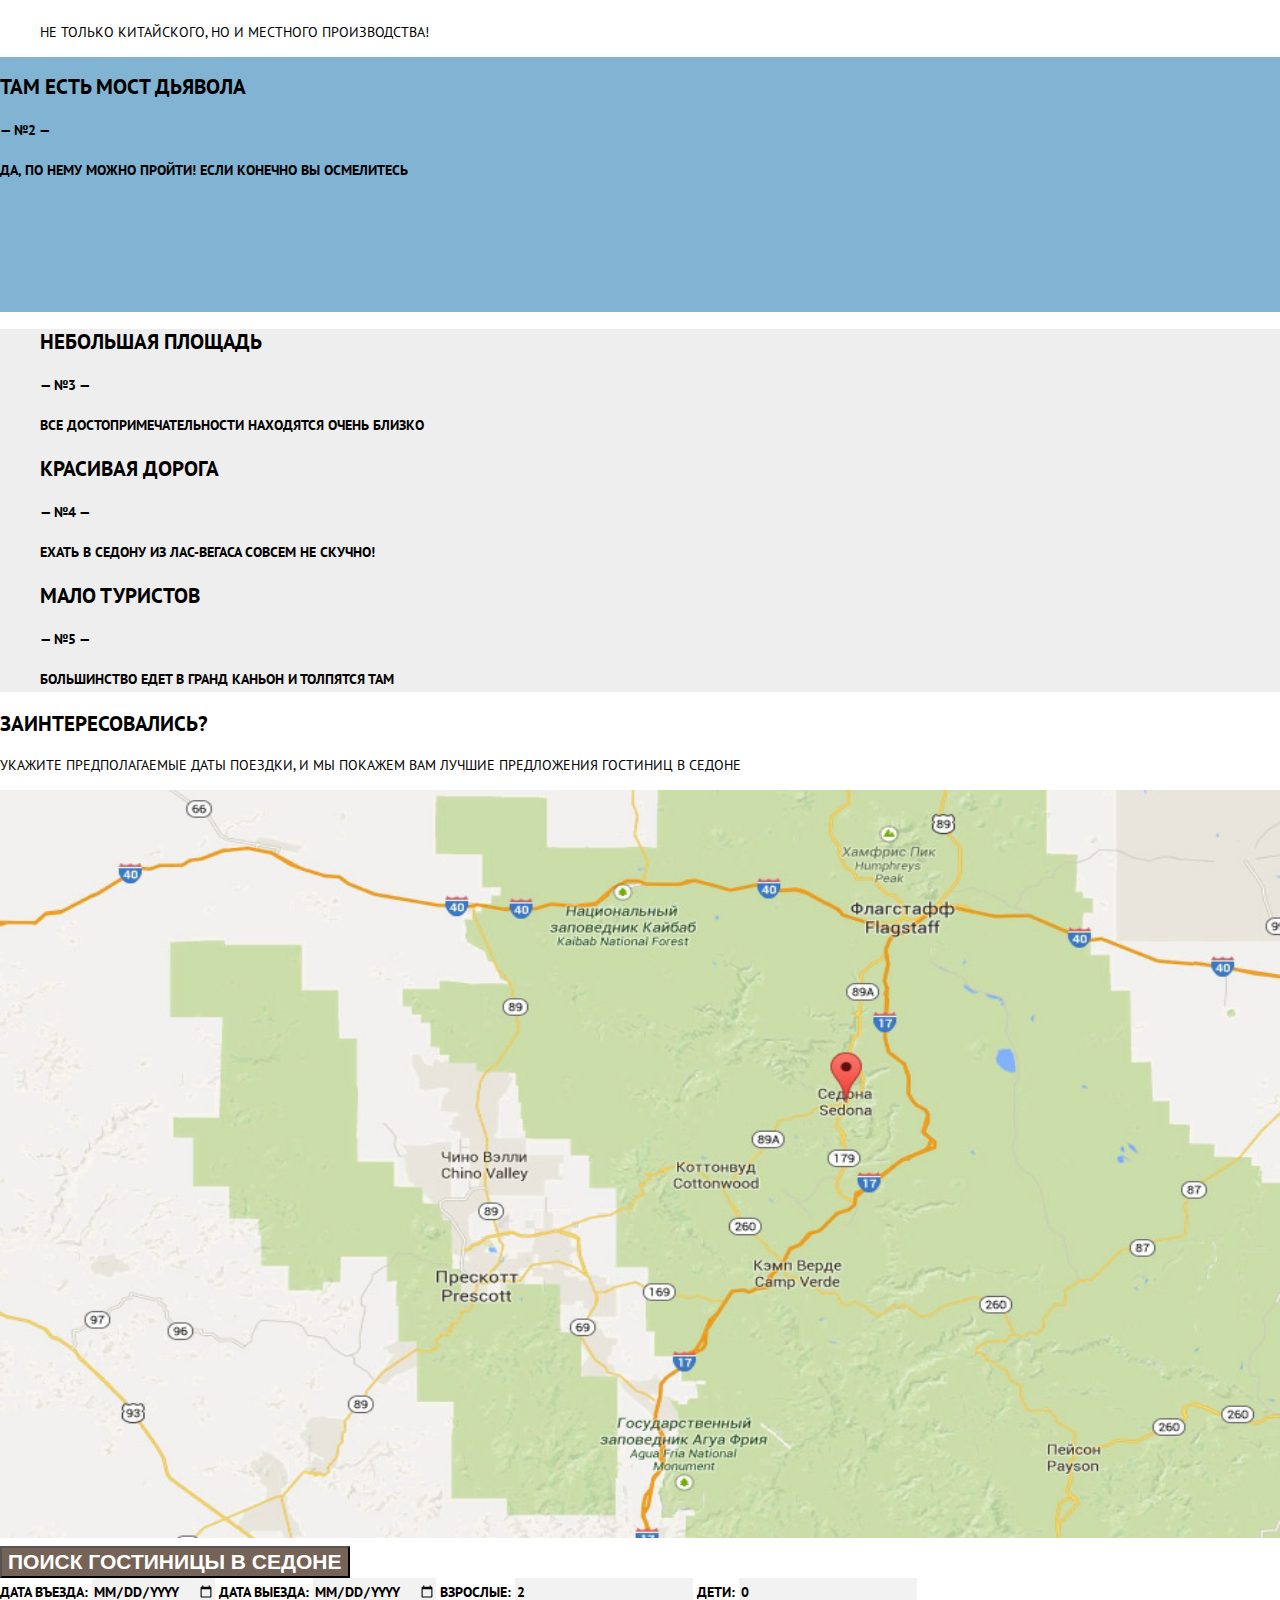
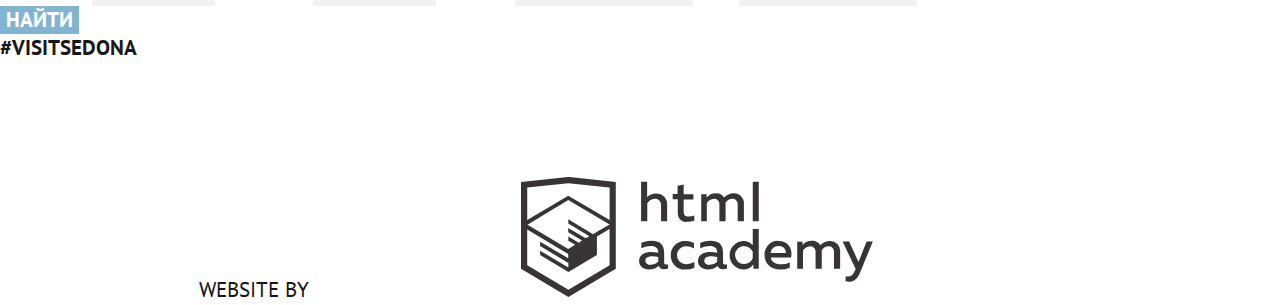
==== commit 44426fb6: "Сетки" ====
--- a/index.html
+++ b/index.html
@@ -11,7 +11,7 @@
       <header class="main-header">
           <nav class="main-navigation">
         <a class="main-header-logo">
-          <img src="img/logo.png" width="138" height="70" alt="Логотип «City Of Sedona»">
+          <img src="img/logo.png" alt="Логотип «City Of Sedona»">
         </a>
         <ul class="site-navigation">
           <li><a href="info.html">Информация</a></li>
@@ -21,20 +21,22 @@
         </ul>
       </nav>
       </header>
-      <main>
-          <section class="welcome-part">
-              <img src="img/background-photo.jpg" width="1200" height="773" alt="welcometosedona">
-          </section>
+      <main class="container">
+          <div class="welcome">
+              <h1 class="visually-hidden">Прекрасный город Седона</h1>
+              <img class="welcome-sedona" src="img/welcome-text.png" width="458" height="352" alt="Welcome to the gorgeous Sedona «Because the Grand Canyon sucks»">
+          </div>
           <section class="reasons">
               <p class="main-text">Седона — небольшой городок в Аризоне, заслуживающий большего!</p>
               <p class="extra-text">Рассмотрим 5 причин, по которым Седона круче, чем Гранд Каньон</p>
           </section>
           <section class="reason1">
-              <p class="main-text">Настоящий городок</p>
-              <p class="extra-text">— №1 —</p>
-              <p class="extra-text">Седона - не аттракцион для туристов, там течет своя жизнь
-              </p>
-              <img src="img/reason-realcity.jpg" width="800" height="400" alt="real-city">
+              <div class="reason-text1">
+                  <h2>Настоящий городок</h2>
+                  <span>— №1 —</span>
+                  <p>Седона - не аттракцион для туристов, там течет своя жизнь</p>
+              </div>
+              <div class="reason-image1"></div>
           </section>
           <section class="prons">
               <ul class="prons-list">
@@ -56,23 +58,30 @@
               </ul>
           </section>
           <section class="reason2">
-              <p class="main-text">Там есть мост дьявола</p>
-              <p class="extra-text">— №2 —</p>
-              <p class="extra-text">Да, по нему можно пройти! Если конечно вы осмелитесь</p>
-              <img src="img/reason-bridge.jpg" width="800" height="400" alt="devil's-bridge">
+              <div class="reason-text2">
+                 <h2>Там есть мост дьявола</h2>
+                 <span>— №2 —</span>
+                 <p>Да, по нему можно пройти! Если конечно вы осмелитесь</p>
+              </div>
+              <div><img class="reason-image2"></div>
           </section>
           <section class="prons-table">
               <ul class="prons-list">
-                  <li><p class="main-text">Небольшая площадь</p>
-                      <p class="extra-text">— №3 —</p>
-              <p class="extra-text">Все достопримечательности находятся очень близко
-              </p></li>
-                  <li><p class="main-text">Красивая дорога</p>
-                      <p class="extra-text">— №4 —</p>
-              <p class="extra-text">Ехать в Седону из Лас-Вегаса совсем не скучно!</p></li>
-                  <li><p class="main-text">Мало туристов</p>
-              <p class="extra-text">— №5 —</p>
-              <p class="extra-text">Большинство едет в Гранд Каньон и толпятся там</p></li>
+                  <li>
+                      <h2>Небольшая площадь</h2>
+                      <span>— №3 —</span>
+                      <p>Все достопримечательности находятся очень близко</p>
+                  </li>
+                  <li>
+                      <h2>Красивая дорога</h2>
+                      <span>— №4 —</span>
+                      <p>Ехать в Седону из Лас-Вегаса совсем не скучно!</p>
+                  </li>
+                  <li>
+                      <h2>Мало туристов</h2>
+                      <span>— №5 —</span>
+                      <p>Большинство едет в Гранд Каньон и толпятся там</p>
+                  </li>
               </ul>
           </section>
           <section class="expected-dates">
--- a/css/style.css
+++ b/css/style.css
@@ -1,33 +1,33 @@
 body {
-  margin: 0;
-  padding: 0;
-  font-family: "PT Sans", Arial, sans-serif;
-  font-size: 14px;
-  line-height: 26px;
-  font-weight: 700;
-  color: #000000;
-  text-transform: uppercase;
-  background-color: #ffffff;
+    margin: 0;
+    padding: 0;
+    font-family: "PT Sans", Arial, sans-serif;
+    font-size: 14px;
+    line-height: 26px;
+    font-weight: 700;
+    color: #000000;
+    text-transform: uppercase;
+    background-color: #ffffff;
 }
 
 a {
-  text-decoration: none;
+    text-decoration: none;
 }
 
 .main-navigation {
-  font-size: 14px;
-  line-height: 26px;
-  color: #000000;
-  background-color: #ffffff;
+    font-size: 14px;
+    line-height: 26px;
+    color: #000000;
+    background-color: #ffffff;
 }
 
 .site-navigation {
-  list-style: none;
+    list-style: none;
 }
 
 
 .site-navigation a {
-  color: #000000;
+    color: #000000;
 }
 
 .site-navigation a:hover,
@@ -36,11 +36,11 @@
 }
 
 .site-navigation a:active {
-  color: #cccccc;
+    color: #cccccc;
 }
 
 .prons-list {
-  list-style: none;
+    list-style: none;
 }
 
 .reasons {
@@ -57,6 +57,7 @@
     line-height: 26px;
     font-weight: normal;
 }
+
 .reason1 {
     background-color: #81b3d2;
 }
@@ -186,29 +187,29 @@
 }
 
 .main-footer a:active {
-  color: #cccccc;
+    color: #cccccc;
 }
 
 
 .footer-social {
-  text-align: center;
+    text-align: center;
 }
 
 .footer-social li {
-  list-style: none;
+    list-style: none;
 }
 
 .academy-logo {
-  text-align: center;
+    text-align: center;
 }
 
 .academy-logo .html-button:hover,
 .academy-logo .html-button:focus {
-  color: #81b3d2;
+    color: #81b3d2;
 }
 
 .academy-logo .html-button:active {
-  color: #cccccc;
+    color: #cccccc;
 }
 
 .academy-logo a {
@@ -340,4 +341,173 @@
     line-height: 21px;
     color: #000000;
     font-weight: normal;
+}
+
+/*Сеточные стили*/
+
+html,
+body {
+    min-width: 1200px;
+    min-height: 2762px;
+}
+
+body {
+  /* Временно для сетки */
+/*
+    background-image: url("../img/sedona-index-1200.jpg");
+    background-size: auto;
+    background-repeat: no-repeat;
+*/
+}
+
+header {
+    width: 100%;
+    background-color: #ffffff;
+    position: relative;
+    display: flex;
+    flex-direction: column;
+    align-items: center;
+}
+
+/*изначально навигация получилась нормально, но потом, по не понятной мне причине, она снова увеличилась в высоте и вид изменился, теперь не понимаю, в чем дело*/
+
+.main-navigation {
+    position: relative;
+    display: flex;
+    min-height: 56px;
+    margin: 0;
+    box-sizing: border-box;
+}
+
+.site-navigation {
+    list-style: none;
+    width: 1200px;
+    padding-left: 0;
+    margin: 0;
+    display: flex;
+}
+
+.site-navigation li {
+    width: 100%;
+    text-align: center;
+    margin: auto;
+}
+
+.main-header-logo {
+    position: absolute;
+    left: 0;
+    right: 0;
+    width: 138px;
+    height: 70px;
+    margin: auto;
+}
+
+li:nth-child(2) {
+    margin-right: 20%;
+}
+
+.container .welcome {
+    position: relative;
+    background-image: url("../img/background-photo.jpg");
+    width: 100%;
+    background-color: #ffffff;
+    margin: auto;
+    background-repeat: no-repeat;
+    background-size: 1200px 800px;
+}
+
+.welcome .welcome-sedona {
+    margin: 75px 355px 75px 375px;
+    position: relative;
+}
+
+.container .welcome::after {
+    content: "";
+    position: absolute;
+    left: 0;
+    bottom: 0;
+    width: 100%;
+    height: 57px;
+    background-image: url("../img/shape-under-background.png");
+    background-repeat: no-repeat;
+}
+
+.reasons .main-text {
+    width: 440px;
+    display: inline-block;
+    margin-top: 60px;
+    margin-bottom: 15px;
+    font-size: 21px;
+    line-height: 26px;
+}
+
+.reasons .extra-text {
+    font-size: 14px;
+    line-height: 26px;
+    font-weight: normal;
+    margin-bottom: 55px;
+}
+
+.reason1,
+.reason2 {
+    display: flex;
+    flex-wrap: wrap;
+    justify-content: space-between;
+    height: 255px;
+}
+
+/*застрял на этих причинах, хочу вообще весь контейнер перевести в список и потом стилизовать по нумерации (я имею ввиду псевдоселекторы типа :nth-child и тд), насколько это разумно? мне кажется, что так будет проще*/
+
+.reason-text1 {
+    display: flex;
+    flex-direction: column;
+    justify-content: space-between;
+    min-height: 145px;
+    box-sizing: border-box;
+    width: 33%;
+}
+
+.reason-text1 h2 {
+    text-align: center;
+    width: 125px;
+    margin: 45px 135px 20px 135px;
+    color: #ffffff;
+    font-size: 21px;
+    line-height: 21px;
+}
+
+.reason-text1 span {
+    text-align: center;
+    color: #ffffff;
+    margin: 0px 175px 25px 175px;
+    font-size: 14px;
+    line-height: 21px;
+    font-weight: normal;
+}
+
+.reason-text1 p {
+    text-align: center;
+    border: 1px solid black;
+    margin: 0px 50px 55px 50px;
+    width: 300px;
+    color: #ffffff;
+    font-size: 14px;
+    line-height: 21px;
+    font-weight: normal;
+}
+
+.reason-image1 {
+    width: 67%;
+    background-image: url(../img/reason-realcity.jpg);
+    background-position: left;
+    background-repeat: no-repeat;
+    background-size: cover;
+}
+
+.reason-image2 {
+    width: 67%;
+    background-image: url(../img/reason-bridge.jpg);
+    background-position: right;
+    background-repeat: no-repeat;
+    background-size: cover;
 }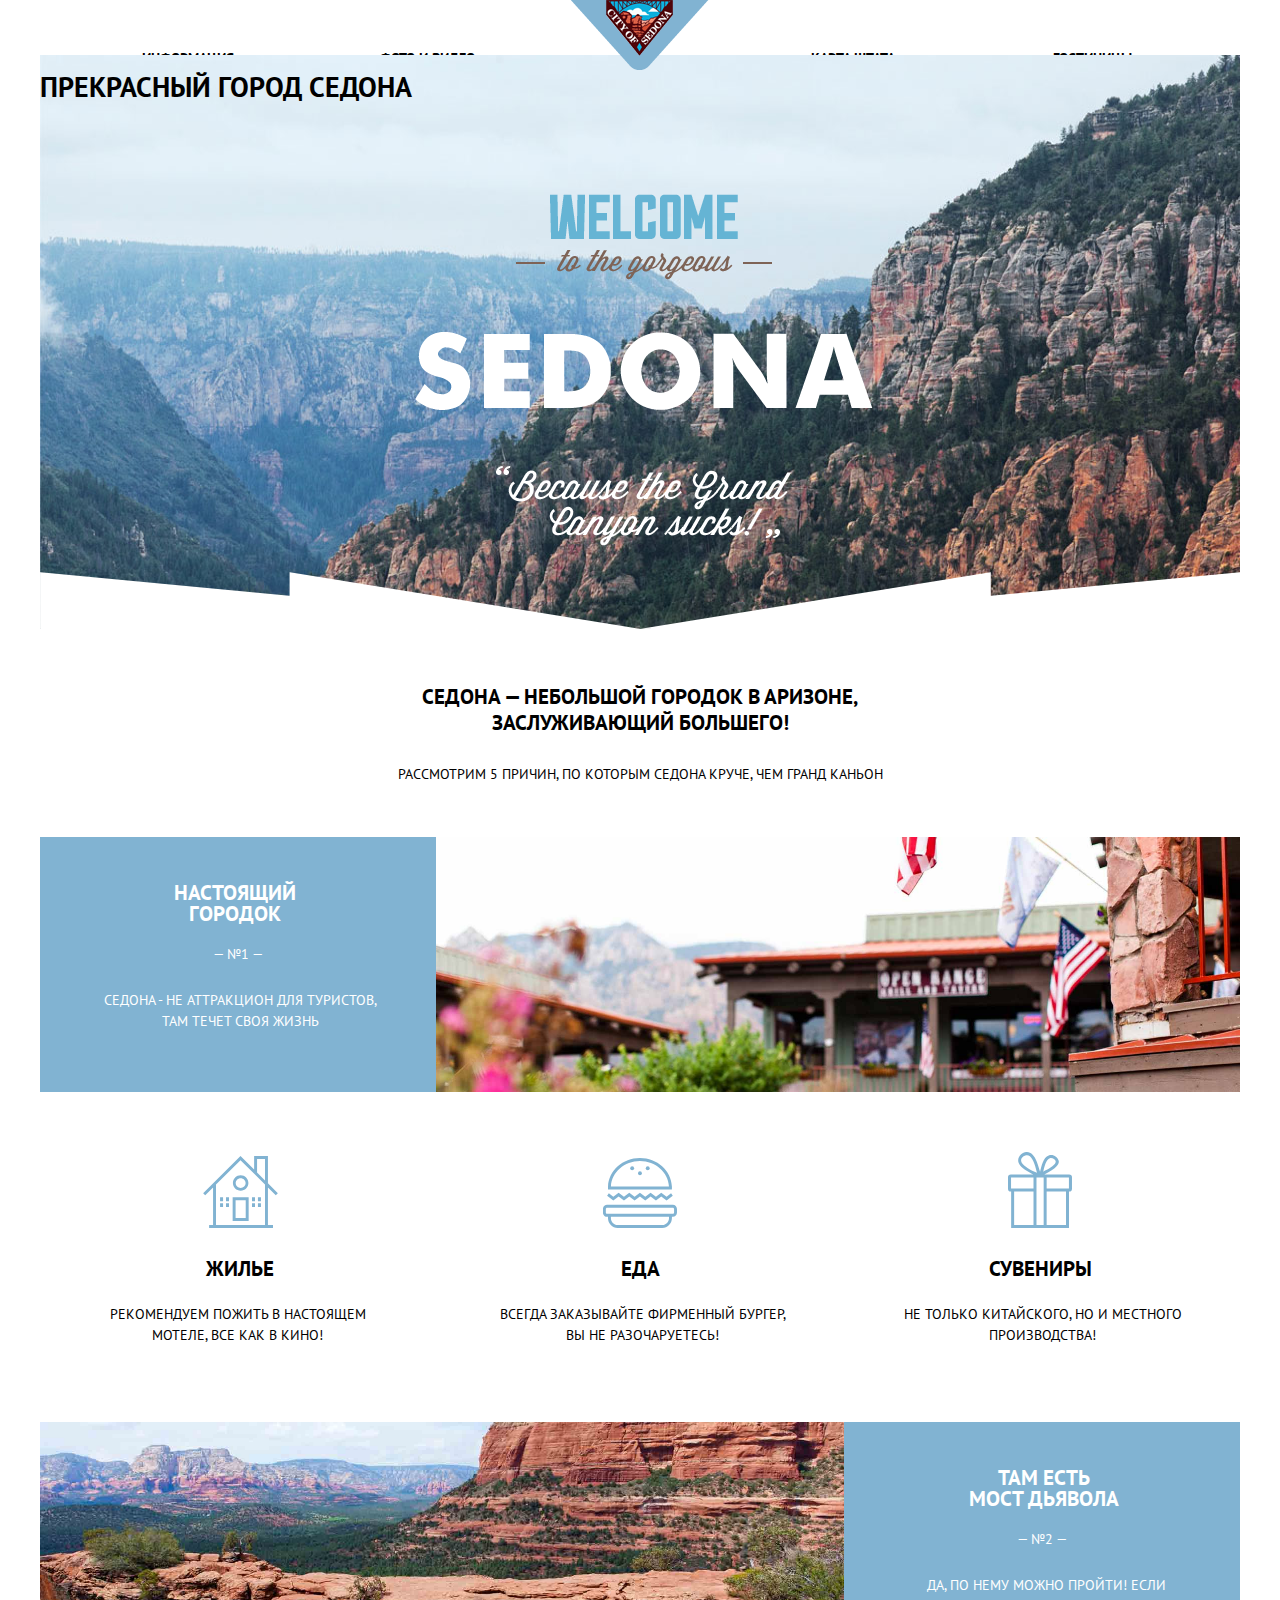
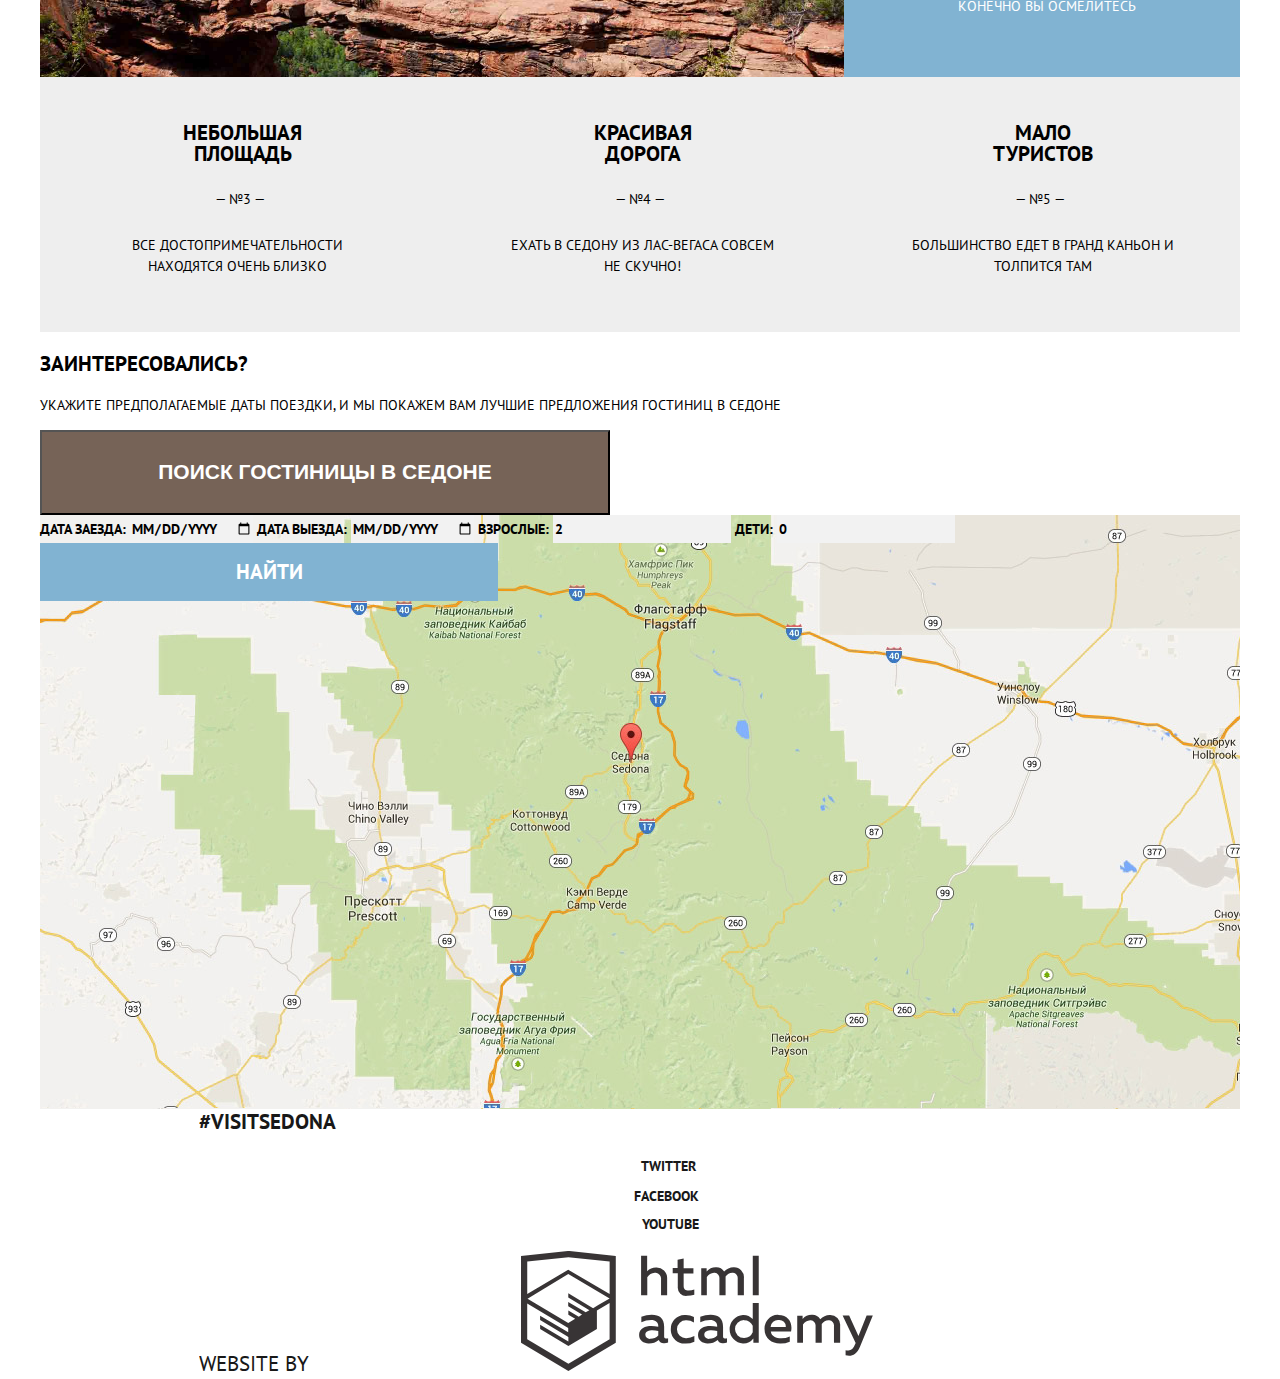
==== commit 8c1048db: "Сетки" ====
--- a/index.html
+++ b/index.html
@@ -8,25 +8,28 @@
     <link href="css/normalize.css" rel="stylesheet">
   </head>
   <body>
-      <header class="main-header">
-          <nav class="main-navigation">
-        <a class="main-header-logo">
-          <img src="img/logo.png" alt="Логотип «City Of Sedona»">
-        </a>
-        <ul class="site-navigation">
-          <li><a href="info.html">Информация</a></li>
-          <li><a href="photo-video.html">Фото и видео</a></li>
-          <li><a href="statemap.html">Карта штата</a></li>
-          <li><a href="hotels.html">Гостиницы</a></li>
-        </ul>
-      </nav>
-      </header>
+      <div class="wrapper">
+          
+        <header class="main-header">
+            <nav class="main-navigation">
+          <a class="main-header-logo">
+            <img class="main-header-logo" src="img/logo.png" alt="Логотип «City Of Sedona»">
+          </a>
+          <ul class="site-navigation">
+            <li><a href="info.html">Информация</a></li>
+            <li><a href="photo-video.html">Фото и видео</a></li>
+            <li><a href="statemap.html">Карта штата</a></li>
+            <li><a href="hotels.html">Гостиницы</a></li>
+          </ul>
+            </nav>
+        </header>
+          
       <main class="container">
           <div class="welcome">
               <h1 class="visually-hidden">Прекрасный город Седона</h1>
               <img class="welcome-sedona" src="img/welcome-text.png" width="458" height="352" alt="Welcome to the gorgeous Sedona «Because the Grand Canyon sucks»">
           </div>
-          <section class="reasons">
+          <section class="five-reasons">
               <p class="main-text">Седона — небольшой городок в Аризоне, заслуживающий большего!</p>
               <p class="extra-text">Рассмотрим 5 причин, по которым Седона круче, чем Гранд Каньон</p>
           </section>
@@ -40,17 +43,17 @@
           </section>
           <section class="prons">
               <ul class="prons-list">
-                  <li class="prons-description">
+                  <li class="prons-item1">
                       <img src="img/icon-1.svg" width="75" height="72" alt="Accomodation">
                    <p class="main-text">Жилье</p>
                    <p class="extra-text">Рекомендуем пожить в настоящем мотеле, все как в кино!</p>   
                   </li>
-                  <li class="prons-description">
+                  <li class="prons-item2">
                       <img src="img/icon-3.svg" width="74" height="70" alt="Food">
                   <p class="main-text">Еда</p>
                    <p class="extra-text">Всегда заказывайте фирменный бургер, вы не разочаруетесь!</p>   
                   </li>
-                  <li class="prons-description">
+                  <li class="prons-item3">
                       <img src="img/icon-2.svg" width="64" height="76" alt="Souvenirs">
                   <p class="main-text">Сувениры</p>
                    <p class="extra-text">Не только китайского, но и местного производства!</p>   
@@ -59,42 +62,41 @@
           </section>
           <section class="reason2">
               <div class="reason-text2">
-                 <h2>Там есть мост дьявола</h2>
+                 <h2>Там есть<br> мост дьявола</h2>
                  <span>— №2 —</span>
                  <p>Да, по нему можно пройти! Если конечно вы осмелитесь</p>
               </div>
-              <div><img class="reason-image2"></div>
+              <div class="reason-image2"></div>
           </section>
           <section class="prons-table">
-              <ul class="prons-list">
-                  <li>
+              <ul class="table-list">
+                  <li class="table-list-item1">
                       <h2>Небольшая площадь</h2>
                       <span>— №3 —</span>
                       <p>Все достопримечательности находятся очень близко</p>
                   </li>
-                  <li>
+                  <li class="table-list-item2">
                       <h2>Красивая дорога</h2>
                       <span>— №4 —</span>
                       <p>Ехать в Седону из Лас-Вегаса совсем не скучно!</p>
                   </li>
-                  <li>
+                  <li class="table-list-item3">
                       <h2>Мало туристов</h2>
                       <span>— №5 —</span>
-                      <p>Большинство едет в Гранд Каньон и толпятся там</p>
+                      <p>Большинство едет в Гранд Каньон и толпится там</p>
                   </li>
               </ul>
           </section>
           <section class="expected-dates">
               <p class="main-text">Заинтересовались?</p>
                   <p class="extra-text">Укажите предполагаемые даты поездки, и мы покажем вам лучшие предложения гостиниц в Седоне</p>
-              <img src="img/map.jpg" width="1718" height="748">
           </section>
           <section class="searching">
               <input type="button" class="find-hotel-button" value="Поиск гостиницы в Седоне">
           </section>
             <section class="form">
               <form class="form-block" method="post" action="https://htmlacademy.ru">
-                  <label for="arrival-date">Дата въезда:</label>
+                  <label for="arrival-date">Дата заезда:</label>
                     <input class="form-arrival" type="date" id="arrival-date" value="24 апреля 2017">
                   <label for="departure-date">Дата выезда:</label>
                     <input class="form-departure" type="date" id="departure-date" value="4 июля 2017">
@@ -103,22 +105,23 @@
                   <label for="children">Дети:</label>
                     <input class="form-children" type="number" id="children" value="0" min="0">
                   <div>
-                      <input type="submit" class="find-button" value="Найти"> 
+                    <input type="submit" class="find-button" value="Найти"> 
                   </div>
               </form>
             </section>
         </main>
           <footer class="main-footer">
-              <a href="#">#VISITSEDONA</a>
+              <div class="footer-hashtag"><a href="#">#VISITSEDONA</a></div>
           <ul class="footer-social">
-              <li><a class="social-button" href="#"><img src="img/twitter.svg" width="17" height="15" alt="Twitter"></a></li>
-              <li><a class="social-button" href="#"><img src="img/facebook.svg" width="12" height="22" alt="Facebook"></a></li>
-              <li><a class="social-button" href="#"><img src="img/youtube.svg" width="20" height="16" alt="YouTube"></a></li>
+              <li><a class="social-button" href="#"><img src="img/twitter.svg" width="17" height="15" alt="Twitter"></a><span class="visually-hidden">Twitter</span></li>
+              <li><a class="social-button" href="#"><img src="img/facebook.svg" width="12" height="22" alt="Facebook"></a><span class="visually-hidden">Facebook</span></li>
+              <li><a class="social-button" href="#"><img src="img/youtube.svg" width="20" height="16" alt="YouTube"></a><span class="visually-hidden">YouTube</span></li>
           </ul>
                   <div class="academy-logo">
               <a href="https://htmlacademy.ru" class="html-button">Website by</a>
               <a class="html-button" href="https://htmlacademy.ru"><img src="img/logo-htmlacademy.svg" width="768" height="120" alt="HTMLAcademy Logo"></a>
                   </div>
           </footer>
-  </body>
+      </div>    
+   </body>
 </html>
--- a/css/style.css
+++ b/css/style.css
@@ -12,6 +12,15 @@
 
 a {
     text-decoration: none;
+}
+
+.main-header {
+    min-width: 1200px;
+    height: 55px;
+    display: flex;
+    flex-direction: column;
+    position: relative;
+    margin: 0 auto;
 }
 
 .main-navigation {
@@ -43,32 +52,32 @@
     list-style: none;
 }
 
-.reasons {
-    text-align: center;
-}
-
-.reasons .main-text {
-    font-size: 21px;
-    line-height: 26px;
-}
-
-.reasons .extra-text {
-    font-size: 14px;
-    line-height: 26px;
-    font-weight: normal;
-}
-
-.reason1 {
+.reason1,
+.reason2 {
     background-color: #81b3d2;
 }
 
-.reason1 .main-text {
-    font-size: 21px;
-    line-height: 21px;
-    color: #ffffff;
-}
-
-.reason1 .extra-text {
+.reason1 h2,
+.reason2 h2 {
+/*    background-color: gray;*/
+    font-size: 21px;
+    line-height: 21px;
+    font-weight: 600;
+    color: #ffffff;
+}
+
+.reason1 span,
+.reason2 span {
+/*    background-color: gray;*/
+    font-size: 14px;
+    line-height: 21px;
+    color: #ffffff;
+    font-weight: normal;
+}
+
+.reason1 p,
+.reason2 p {
+/*    background-color: gray;*/
     font-size: 14px;
     line-height: 21px;
     color: #ffffff;
@@ -92,33 +101,30 @@
     font-weight: normal;
 }
 
-.reason2 {
-    background-color: #81b3d2;
-}
-.reason2 .main-text {
-    font-size: 21px;
-    line-height: 21px;
-    color: #ffffff;
-}
-
-.reason2 .extra-text {
-    font-size: 14px;
-    line-height: 21px;
-    color: #ffffff;
-    font-weight: normal;
-}
-
-.prons-table {
+.table-list {
     background-color: #eeeeee;
 }
 
-.prons-table .main-text {
-    font-size: 21px;
-    line-height: 21px;
-    color: #000000;
-}
-
-.prons-table .extra-text {
+.table-list-item1 h2,
+.table-list-item2 h2,
+.table-list-item3 h2 {
+    font-size: 21px;
+    line-height: 21px;
+    color: #000000;
+}
+
+.table-list-item1 span,
+.table-list-item2 span,
+.table-list-item3 span {
+    font-size: 14px;
+    line-height: 21px;
+    color: #000000;
+    font-weight: normal;
+}
+
+.table-list-item1 p,
+.table-list-item2 p,
+.table-list-item3 p {
     font-size: 14px;
     line-height: 21px;
     color: #000000;
@@ -153,6 +159,9 @@
 
 .form {
     background-color: #ffffff;
+    background-image: url("../img/map.jpg");
+    max-width: 1200px;
+    height: 594px;
 }
 
 .form-block input {
@@ -166,7 +175,13 @@
     font-size: 21px;
     line-height: 26px;
     background-color: #81b3d2;
-    color: #ffffff
+    color: #ffffff;
+    font-weight: 600;
+    width: 458px;
+    height: 58px;
+    font-weight: 600;
+    cursor: pointer;
+    border-radius: 0;
 }
 
 .main-footer {
@@ -344,32 +359,45 @@
 }
 
 /*Сеточные стили*/
+/*
 
 html,
 body {
     min-width: 1200px;
     min-height: 2762px;
 }
-
+*/
+
+.wrapper {
+    /*    background-color: oldlace;*/
+    position: relative;
+    display: flex;
+    flex-direction: column;
+    align-items: center;
+    width: 1200;
+    margin: 0 auto;
+}
+
+/*
 body {
-  /* Временно для сетки */
-/*
+   Временно для сетки 
     background-image: url("../img/sedona-index-1200.jpg");
     background-size: auto;
     background-repeat: no-repeat;
+}
 */
-}
-
-header {
-    width: 100%;
+
+.main-navigation {
+    width: 1200px;
+    position: relative;
     background-color: #ffffff;
-    position: relative;
     display: flex;
     flex-direction: column;
     align-items: center;
 }
 
 /*изначально навигация получилась нормально, но потом, по не понятной мне причине, она снова увеличилась в высоте и вид изменился, теперь не понимаю, в чем дело*/
+/*
 
 .main-navigation {
     position: relative;
@@ -378,47 +406,75 @@
     margin: 0;
     box-sizing: border-box;
 }
+*/
 
 .site-navigation {
+/*    background-color: aqua;*/
     list-style: none;
-    width: 1200px;
-    padding-left: 0;
-    margin: 0;
+    height: 55px;
+    padding: 25px 0 0 0;
+    margin-top: 0;
     display: flex;
 }
 
 .site-navigation li {
-    width: 100%;
-    text-align: center;
-    margin: auto;
+/*    background-color: aquamarine;*/
+    width: 240px;
+    margin-top: 0;
+    text-align: center;
+}
+
+.site-navigation li:nth-child(2) {
+    margin-right: 185px;
 }
 
 .main-header-logo {
-    position: absolute;
-    left: 0;
-    right: 0;
+    z-index: 1;
     width: 138px;
     height: 70px;
-    margin: auto;
-}
-
-li:nth-child(2) {
-    margin-right: 20%;
+    margin-top: 0;
+    margin-bottom: -50px;
+}
+
+.li:nth-child(1),
+.li:nth-child(2) {
+  text-align: left;
+}
+
+.li:nth-child(3),
+.li:nth-child(4) {
+  text-align: right;
+}
+
+.li:nth-child(2) {
+  margin-right: 96px;
+}
+
+.li:nth-child(3) {
+  margin-left: 0;
+}
+
+.container {
+    display: flex;
+    flex-direction: column;
+    width: 1200px;
+    margin: 0 auto;
+    padding 0;
 }
 
 .container .welcome {
+/*    border: 1px solid black;*/
     position: relative;
     background-image: url("../img/background-photo.jpg");
     width: 100%;
     background-color: #ffffff;
-    margin: auto;
+    margin: 0;
     background-repeat: no-repeat;
     background-size: 1200px 800px;
 }
 
-.welcome .welcome-sedona {
+.welcome-sedona {
     margin: 75px 355px 75px 375px;
-    position: relative;
 }
 
 .container .welcome::after {
@@ -432,54 +488,73 @@
     background-repeat: no-repeat;
 }
 
-.reasons .main-text {
-    width: 440px;
-    display: inline-block;
-    margin-top: 60px;
-    margin-bottom: 15px;
+
+.five-reasons {
+/*    background-color: bisque;*/
+    display: flex;
+    flex-direction: column;
+    text-align: center;
+    max-height: 255px;
+    width: 500px;
+    margin: 0 auto;
+}
+
+.five-reasons .main-text {
+    margin: 0;
+    padding-top: 55px;
+    padding-bottom: 25px;
     font-size: 21px;
     line-height: 26px;
 }
 
-.reasons .extra-text {
+.five-reasons .extra-text {
+    margin: 0;
+    padding-top: 0;
+    padding-bottom: 50px;
     font-size: 14px;
     line-height: 26px;
     font-weight: normal;
-    margin-bottom: 55px;
 }
 
 .reason1,
 .reason2 {
     display: flex;
-    flex-wrap: wrap;
     justify-content: space-between;
     height: 255px;
 }
 
-/*застрял на этих причинах, хочу вообще весь контейнер перевести в список и потом стилизовать по нумерации (я имею ввиду псевдоселекторы типа :nth-child и тд), насколько это разумно? мне кажется, что так будет проще*/
-
 .reason-text1 {
-    display: flex;
-    flex-direction: column;
-    justify-content: space-between;
+/*    border: 1px solid black;*/
+    display: flex;
+    order: 1;
+    flex-direction: column;
     min-height: 145px;
-    box-sizing: border-box;
     width: 33%;
 }
 
+.reason-text2 {
+/*    border: 1px solid black;*/
+    display: flex;
+    order: 2;
+    flex-direction: column;
+    min-height: 145px;
+    width: 33%;
+}
+
 .reason-text1 h2 {
     text-align: center;
-    width: 125px;
-    margin: 45px 135px 20px 135px;
-    color: #ffffff;
-    font-size: 21px;
-    line-height: 21px;
-}
-
-.reason-text1 span {
-    text-align: center;
-    color: #ffffff;
-    margin: 0px 175px 25px 175px;
+    width: 130px;
+    margin: 45px 130px 20px 130px;
+    color: #ffffff;
+    font-size: 21px;
+    line-height: 21px;
+}
+
+.reason-text1 span,
+.reason-text2 span {
+    text-align: center;
+    color: #ffffff;
+    margin: 0px 170px 25px 170px;
     font-size: 14px;
     line-height: 21px;
     font-weight: normal;
@@ -487,9 +562,27 @@
 
 .reason-text1 p {
     text-align: center;
-    border: 1px solid black;
     margin: 0px 50px 55px 50px;
     width: 300px;
+    color: #ffffff;
+    font-size: 14px;
+    line-height: 21px;
+    font-weight: normal;
+}
+
+.reason-text2 h2 {
+    text-align: center;
+    width: 160px;
+    margin: 45px 120px 20px 120px;
+    color: #ffffff;
+    font-size: 21px;
+    line-height: 21px;
+}
+
+.reason-text2 p {
+    text-align: center;
+    margin: 0px 50px 55px 50px;
+    width: 305px;
     color: #ffffff;
     font-size: 14px;
     line-height: 21px;
@@ -499,7 +592,7 @@
 .reason-image1 {
     width: 67%;
     background-image: url(../img/reason-realcity.jpg);
-    background-position: left;
+    order: 2;
     background-repeat: no-repeat;
     background-size: cover;
 }
@@ -507,7 +600,156 @@
 .reason-image2 {
     width: 67%;
     background-image: url(../img/reason-bridge.jpg);
-    background-position: right;
+    order: 1;
     background-repeat: no-repeat;
     background-size: cover;
+}
+
+.prons {
+    margin: 0;
+}
+
+.prons-list {
+/*    background-color: aliceblue;*/
+    display: flex;
+    justify-content: space-between;
+    margin: 0;
+    padding: 0;
+    height: 330px;
+}
+
+.prons-item1,
+.prons-item2,
+.prons-item3 {
+/*    background-color: coral;*/
+    display: flex;
+    align-self: baseline;
+    flex-direction: column;
+    text-align: center;
+    align-items: center;
+    width: 400px;
+    margin: 0;
+}
+
+.prons-item1 img,
+.prons-item2 img,
+.prons-item3 img {
+    margin-top: 60px;
+    margin-bottom: 0;
+    padding: 0;
+}
+
+.prons-item1 .main-text,
+.prons-item2 .main-text,
+.prons-item3 .main-text {
+    margin-top: 30px;
+    margin-bottom: 25px;
+    padding: 0;
+}
+
+.prons-item1 .extra-text {
+    margin-top: 0;
+    margin-bottom: 85px;
+    margin-left: 65px;
+    margin-right: 70px;
+    padding: 0;
+}
+
+.prons-item2 .extra-text {
+    margin-top: 0;
+    margin-bottom: 85px;
+    margin-left: 55px;
+    margin-right: 50px;
+    padding: 0;
+}
+
+.prons-item3 .extra-text {
+    margin-top: 0;
+    margin-bottom: 85px;
+    margin-left: 55px;
+    margin-right: 50px;
+    padding: 0;
+}
+
+.prons-table {
+    margin: 0;
+}
+
+.table-list {
+    text-decoration: none;
+    display: flex;
+    justify-content: space-between;
+    margin: 0;
+    padding: 0;
+    height: 255px;
+}
+
+.table-list-item1,
+.table-list-item2,
+.table-list-item3 {
+/*    border: 1px solid black;*/
+    display: flex;
+    flex-direction: column;
+    text-align: center;
+    align-items: center;
+    align-self: baseline;
+    width: 400px;
+    margin: 0;
+}
+
+.table-list-item1 h2,
+.table-list-item2 h2,
+.table-list-item3 h2 {
+/*    background-color: antiquewhite;*/
+    padding: 0;
+    margin-top: 45px;
+    margin-bottom: 25px;
+    margin-left: 140px;
+    margin-right: 135px;
+}
+
+.table-list-item1 span,
+.table-list-item2 span,
+.table-list-item3 span {
+/*    background-color: antiquewhite;*/
+    padding: 0;
+    margin-bottom: 25px;
+}
+
+.table-list-item1 p {
+/*    background-color: antiquewhite;*/
+    padding: 0;
+    margin-top: 0;
+    margin-bottom: 60px;
+    margin-left: 85px;
+    margin-right: 90px;
+}
+
+.table-list-item2 p,
+.table-list-item3 p {
+/*    background-color: antiquewhite;*/
+    padding: 0;
+    margin-top: 0;
+    margin-bottom: 60px;
+    margin-left: 65px;
+    margin-right: 60px;
+}
+
+
+.find-hotel-button {
+    width: 570px;
+    height: 85px;
+    background-color: #766357;
+    font-weight: 600;
+    border-radius: 0;
+    box-shadow: 0;
+}
+
+.find-button {
+    width: 458px;
+    height: 58px;
+    font-weight: 600;
+    background-color: #669ec0;
+    cursor: pointer;
+    border-radius: 0;
 }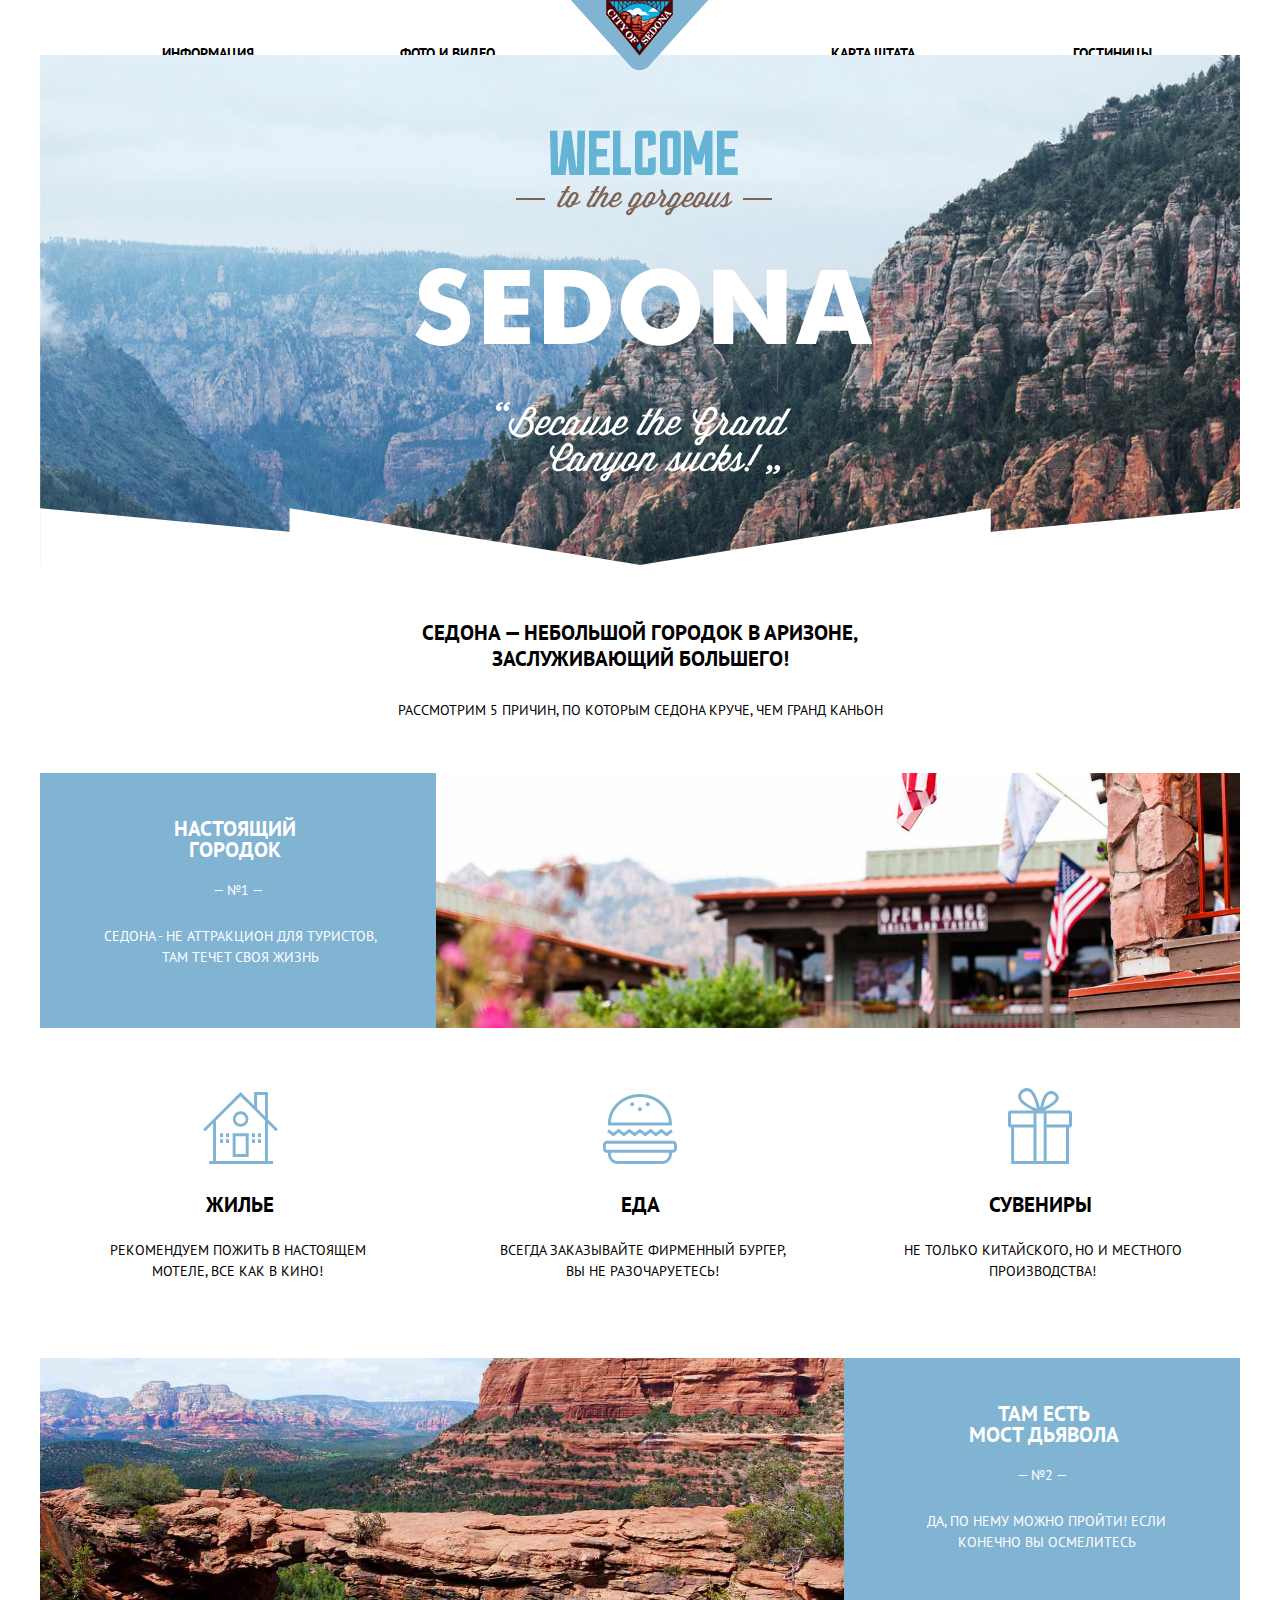
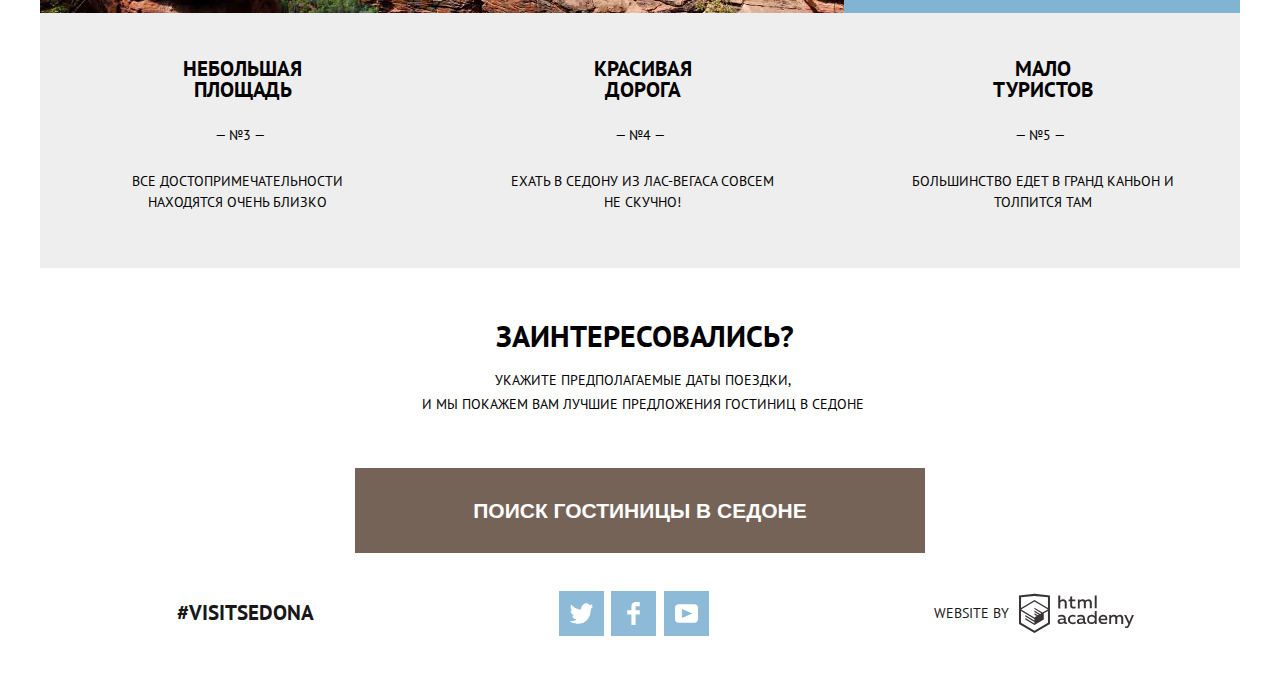
==== commit 8eb46efe: "Исправления (кроме ТЗ по хэдэру) и футер" ====
--- a/index.html
+++ b/index.html
@@ -24,7 +24,7 @@
             </nav>
         </header>
           
-      <main class="container">
+      <main>
           <div class="welcome">
               <h1 class="visually-hidden">Прекрасный город Седона</h1>
               <img class="welcome-sedona" src="img/welcome-text.png" width="458" height="352" alt="Welcome to the gorgeous Sedona «Because the Grand Canyon sucks»">
@@ -89,11 +89,12 @@
           </section>
           <section class="expected-dates">
               <p class="main-text">Заинтересовались?</p>
-                  <p class="extra-text">Укажите предполагаемые даты поездки, и мы покажем вам лучшие предложения гостиниц в Седоне</p>
+                  <p class="extra-text">Укажите предполагаемые даты поездки,<br> и мы покажем вам лучшие предложения гостиниц в Седоне</p>
           </section>
           <section class="searching">
               <input type="button" class="find-hotel-button" value="Поиск гостиницы в Седоне">
           </section>
+<!--
             <section class="form">
               <form class="form-block" method="post" action="https://htmlacademy.ru">
                   <label for="arrival-date">Дата заезда:</label>
@@ -109,18 +110,23 @@
                   </div>
               </form>
             </section>
+-->
         </main>
           <footer class="main-footer">
               <div class="footer-hashtag"><a href="#">#VISITSEDONA</a></div>
-          <ul class="footer-social">
-              <li><a class="social-button" href="#"><img src="img/twitter.svg" width="17" height="15" alt="Twitter"></a><span class="visually-hidden">Twitter</span></li>
-              <li><a class="social-button" href="#"><img src="img/facebook.svg" width="12" height="22" alt="Facebook"></a><span class="visually-hidden">Facebook</span></li>
-              <li><a class="social-button" href="#"><img src="img/youtube.svg" width="20" height="16" alt="YouTube"></a><span class="visually-hidden">YouTube</span></li>
-          </ul>
-                  <div class="academy-logo">
-              <a href="https://htmlacademy.ru" class="html-button">Website by</a>
-              <a class="html-button" href="https://htmlacademy.ru"><img src="img/logo-htmlacademy.svg" width="768" height="120" alt="HTMLAcademy Logo"></a>
-                  </div>
+          <div class="footer-social">
+             <ul>
+              <li><a class="social-button" href="#"><img src="img/twitter.svg" width="23" height="23" alt="Twitter"></a><span class="visually-hidden">Twitter</span></li>
+              <li><a class="social-button" href="#"><img src="img/facebook.svg" width="23" height="23" alt="Facebook"></a><span class="visually-hidden">Facebook</span></li>
+              <li><a class="social-button" href="#"><img src="img/youtube.svg" width="23" height="23" alt="YouTube"></a><span class="visually-hidden">YouTube</span></li>
+             </ul>
+          </div>      
+              <div class="academy-logo">
+              <ul>
+                  <li><a href="https://htmlacademy.ru" class="html-button">Website by</a></li>
+              <li><a class="html-button" href="https://htmlacademy.ru"><img src="img/logo-htmlacademy.svg" width="115" height="45" alt="HTMLAcademy Logo"></a></li>
+                  </ul>
+              </div>
           </footer>
       </div>    
    </body>
--- a/css/style.css
+++ b/css/style.css
@@ -14,13 +14,27 @@
     text-decoration: none;
 }
 
+.visually-hidden:not(:focus):not(:active),
+input[type="checkbox"].visually-hidden,
+input[type="radio"].visually-hidden {
+  position: absolute;
+  width: 1px;
+  height: 1px;
+  margin: -1px;
+  border: 0;
+  padding: 0;
+  white-space: nowrap;
+  clip-path: inset(100%);
+  clip: rect(0 0 0 0);
+  overflow: hidden;
+}
+
 .main-header {
-    min-width: 1200px;
     height: 55px;
     display: flex;
     flex-direction: column;
     position: relative;
-    margin: 0 auto;
+    margin: 0;
 }
 
 .main-navigation {
@@ -28,6 +42,7 @@
     line-height: 26px;
     color: #000000;
     background-color: #ffffff;
+    margin-bottom: 0;
 }
 
 .site-navigation {
@@ -133,28 +148,49 @@
 
 .expected-dates {
     background-color: #ffffff;
+    display: flex;
+    flex-direction: column;
+    text-align: center;
+    align-items: center;
+    margin: 0;
+    padding: 0;
+    height: 200px;
 }
 
 .expected-dates .main-text {
-    font-size: 21px;
-    line-height: 21px;
+    font-size: 30px;
+    line-height: 36px;
+    margin-top: 50px;
+    margin-left: 445px;
+    margin-right: 435px;
+    margin-bottom: 0;
+    padding: 0;
     color: #000000;
 }
 
 .expected-dates .extra-text {
     font-size: 14px;
-    line-height: 21px;
+    line-height: 24px;
+    margin-top: 30;
+    margin-bottom: 50px;
+    margin-left: 375px;
+    margin-right: 370px;
+    padding: 0;
     color: #000000;
     font-weight: normal;
 }
 
 .find-hotel-button {
+    display: block;
+    margin: 0 auto;
+    padding: auto;
     font-size: 21px;
     line-height: 26px;
     font-weight: bold;
     color: #ffffff;
     background-color: #766357;
     text-transform: uppercase;
+    border: 0px;
 }
 
 .form {
@@ -168,7 +204,7 @@
     font: inherit;
     text-transform: uppercase;
     background-color: #f2f2f2;
-    border: 0px solid #000000;
+    border: 0px;
 }
 
 div .find-button {
@@ -185,9 +221,13 @@
 }
 
 .main-footer {
+    display: flex;
+    margin: 0 auto;
+    padding: 0;
     color: #000000;
     background-color: #ffffff;
     opacity: 0.9;
+    height: 120px;
 }
 
 .main-footer a {
@@ -205,17 +245,63 @@
     color: #cccccc;
 }
 
+.footer-hashtag {
+    display: flex;
+    max-width: 400px;
+    padding: 0;
+    align-items: center;
+    margin-left: 130px;
+    margin-right: 120px;
+    margin-top: 50px;
+    margin-bottom: 50px;
+}
 
 .footer-social {
-    text-align: center;
-}
-
-.footer-social li {
+    display: flex;
+    width: 400px;
+    align-items: center;
+}
+
+.social-button {
+    display: flex;
+    width: 45px;
+    height: 45px;
+    background-color: #81b3d2;
+    align-items: center;
+    justify-content: center;
+}
+
+.footer-social ul {
+    display: flex;
+    flex-wrap: wrap;
+    justify-content: space-between;
+    width: 150px;
+    margin: 0 auto;
+    padding: 0;
     list-style: none;
 }
 
 .academy-logo {
-    text-align: center;
+    display: flex;
+    width: 400px;
+    align-items: center;
+}
+
+.academy-logo ul {
+    display: flex;
+    flex-wrap: wrap;
+    justify-content: space-between;
+    align-items: center;
+    width: 200px;
+    margin: 0 auto;
+    padding: 0;
+    list-style: none;
+}
+
+.html-button {
+    display: flex;
+    margin: 0 auto;
+    padding: 0;
 }
 
 .academy-logo .html-button:hover,
@@ -229,6 +315,11 @@
 
 .academy-logo a {
     font-weight: normal;
+    font-size: 14px;
+    line-height: 26px;
+    display: flex;
+    flex-direction: row;
+    align-items: center;
 }
 
 /*Внутренняя страница*/
@@ -374,21 +465,12 @@
     display: flex;
     flex-direction: column;
     align-items: center;
-    width: 1200;
+    width: 1200px;
     margin: 0 auto;
-}
-
-/*
-body {
-   Временно для сетки 
-    background-image: url("../img/sedona-index-1200.jpg");
-    background-size: auto;
-    background-repeat: no-repeat;
-}
-*/
+    padding: 0;
+}
 
 .main-navigation {
-    width: 1200px;
     position: relative;
     background-color: #ffffff;
     display: flex;
@@ -396,24 +478,11 @@
     align-items: center;
 }
 
-/*изначально навигация получилась нормально, но потом, по не понятной мне причине, она снова увеличилась в высоте и вид изменился, теперь не понимаю, в чем дело*/
-/*
-
-.main-navigation {
-    position: relative;
-    display: flex;
-    min-height: 56px;
-    margin: 0;
-    box-sizing: border-box;
-}
-*/
-
 .site-navigation {
-/*    background-color: aqua;*/
     list-style: none;
-    height: 55px;
-    padding: 25px 0 0 0;
-    margin-top: 0;
+    padding-top: 20px;
+    padding-bottom: 20px;
+    margin: 0;
     display: flex;
 }
 
@@ -454,21 +523,13 @@
   margin-left: 0;
 }
 
-.container {
-    display: flex;
-    flex-direction: column;
-    width: 1200px;
-    margin: 0 auto;
-    padding 0;
-}
-
-.container .welcome {
+.welcome {
 /*    border: 1px solid black;*/
     position: relative;
     background-image: url("../img/background-photo.jpg");
     width: 100%;
     background-color: #ffffff;
-    margin: 0;
+    margin: 0 auto;
     background-repeat: no-repeat;
     background-size: 1200px 800px;
 }
@@ -477,7 +538,7 @@
     margin: 75px 355px 75px 375px;
 }
 
-.container .welcome::after {
+.welcome::after {
     content: "";
     position: absolute;
     left: 0;
